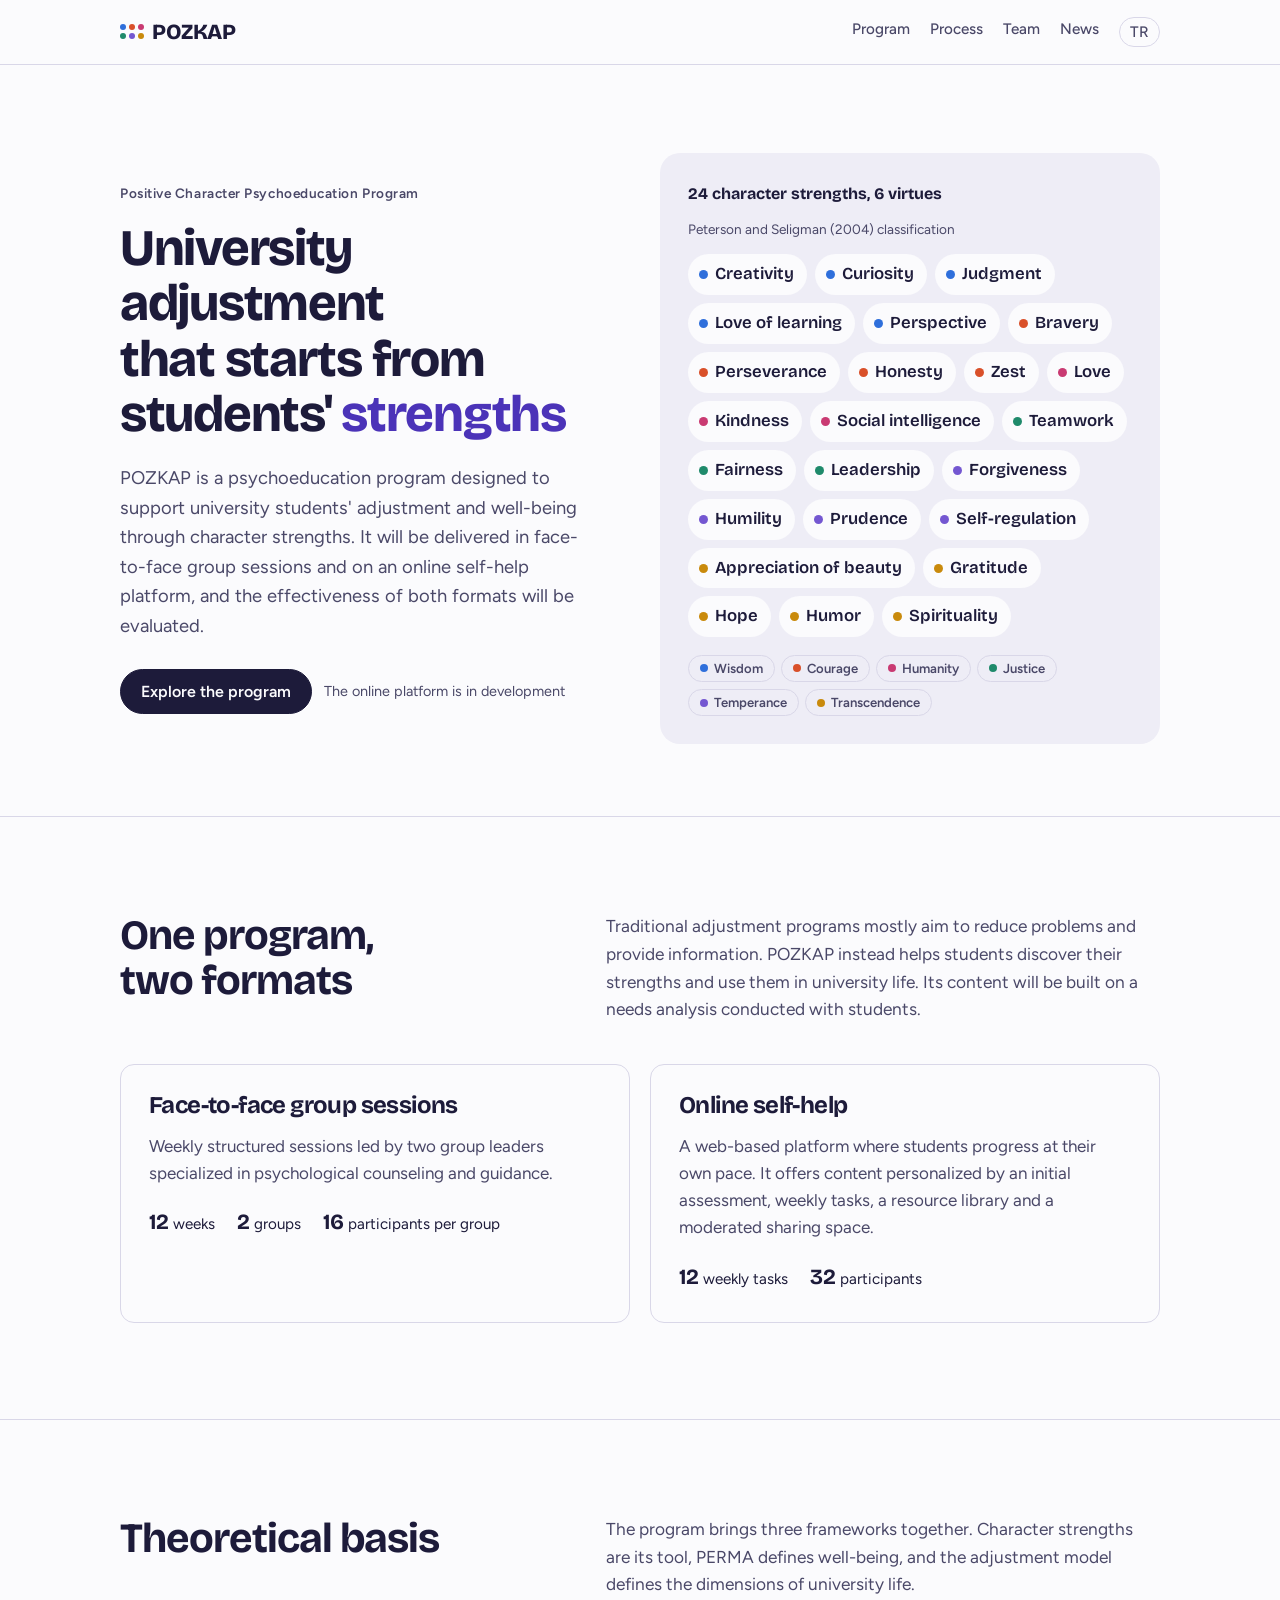
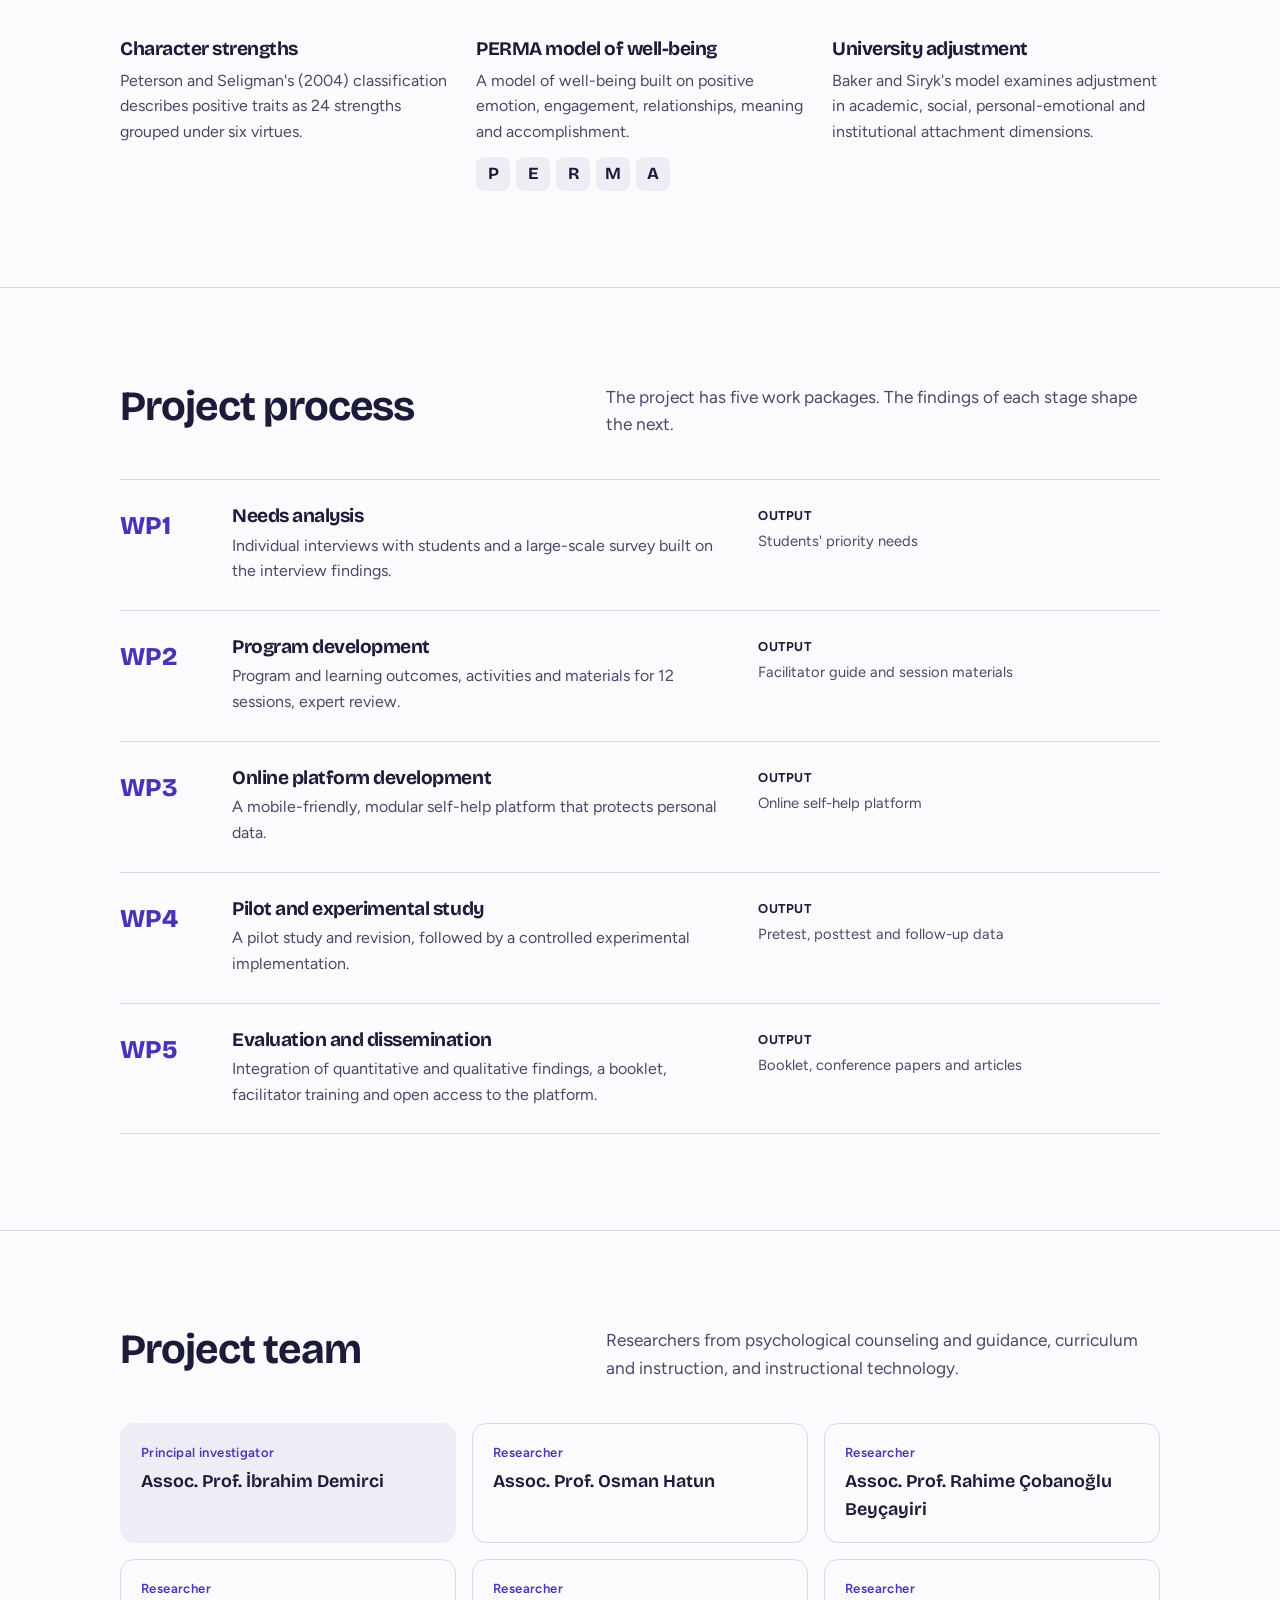
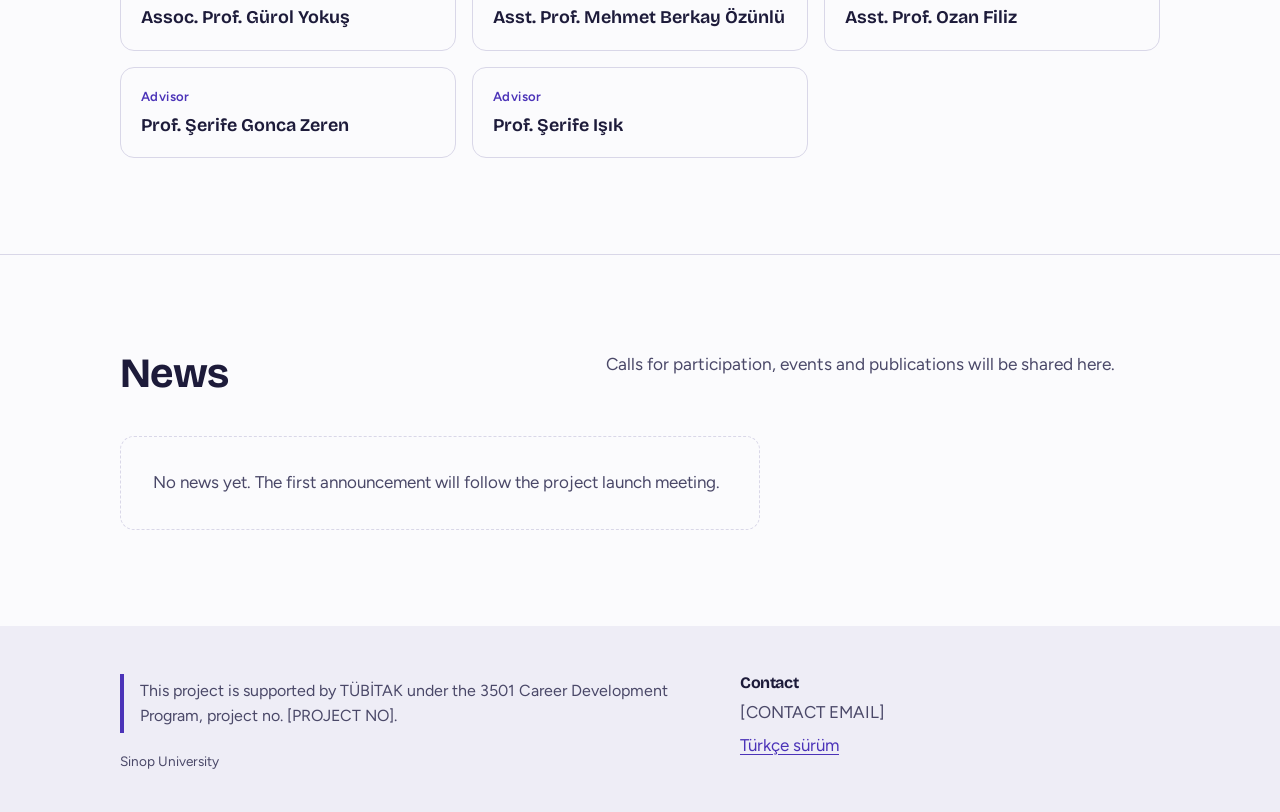
==== en/index.html @ 6af46ec8 "POZKAP tanıtım sitesi: ilk sürüm (TR ve EN) Co-Authored-By: Claude Opus 5.5 <noreply@anthropic.com>" ====
<!doctype html>
<html lang="en">
<head>
<meta charset="utf-8">
<meta name="viewport" content="width=device-width, initial-scale=1">
<title>POZKAP | Positive Character Psychoeducation Program</title>
<meta name="description" content="A psychoeducation program that supports university students' adjustment and well-being through character strengths, delivered face to face and online. Sinop University, TÜBİTAK 3501 project.">
<link rel="alternate" hreflang="tr" href="../">
<link rel="preconnect" href="https://fonts.googleapis.com">
<link rel="preconnect" href="https://fonts.gstatic.com" crossorigin>
<link href="https://fonts.googleapis.com/css2?family=Bricolage+Grotesque:opsz,wght@12..96,500..800&family=Figtree:wght@400;500;600&display=swap" rel="stylesheet">
<link rel="stylesheet" href="../style.css">
<link rel="icon" href="../favicon.svg" type="image/svg+xml">
</head>
<body>
<a class="skip" href="#content">Skip to content</a>

<header class="top">
  <div class="wrap">
    <a class="brand" href="./" aria-label="POZKAP home">
      <span class="brand-dots" aria-hidden="true">
        <i style="background:var(--v-bilgelik)"></i><i style="background:var(--v-cesaret)"></i><i style="background:var(--v-insanlik)"></i>
        <i style="background:var(--v-adalet)"></i><i style="background:var(--v-olculuk)"></i><i style="background:var(--v-askinlik)"></i>
      </span>
      POZKAP
    </a>
    <nav aria-label="Main menu">
      <a href="#program">Program</a>
      <a href="#process" class="hide-sm">Process</a>
      <a href="#team">Team</a>
      <a href="#news" class="hide-sm">News</a>
      <a class="lang" href="../" lang="tr" hreflang="tr">TR</a>
    </nav>
  </div>
</header>

<main id="content">
  <section class="hero">
    <div class="wrap">
      <div>
        <p class="eyebrow">Positive Character Psychoeducation Program</p>
        <h1>University adjustment that starts from students' <em>strengths</em></h1>
        <p class="lead">POZKAP is a psychoeducation program designed to support university students' adjustment and well-being through character strengths. It will be delivered in face-to-face group sessions and on an online self-help platform, and the effectiveness of both formats will be evaluated.</p>
        <div class="cta-row">
          <a class="btn primary" href="#program">Explore the program</a>
          <span class="status">The online platform is in development</span>
        </div>
      </div>

      <figure class="strengths" aria-labelledby="s-title">
        <div class="strengths-head">
          <strong id="s-title">24 character strengths, 6 virtues</strong>
          <p>Peterson and Seligman (2004) classification</p>
        </div>
        <ul class="field" id="field">
          <li class="bilgelik">Creativity</li><li class="bilgelik">Curiosity</li><li class="bilgelik">Judgment</li><li class="bilgelik">Love of learning</li><li class="bilgelik">Perspective</li>
          <li class="cesaret">Bravery</li><li class="cesaret">Perseverance</li><li class="cesaret">Honesty</li><li class="cesaret">Zest</li>
          <li class="insanlik">Love</li><li class="insanlik">Kindness</li><li class="insanlik">Social intelligence</li>
          <li class="adalet">Teamwork</li><li class="adalet">Fairness</li><li class="adalet">Leadership</li>
          <li class="olculuk">Forgiveness</li><li class="olculuk">Humility</li><li class="olculuk">Prudence</li><li class="olculuk">Self-regulation</li>
          <li class="askinlik">Appreciation of beauty</li><li class="askinlik">Gratitude</li><li class="askinlik">Hope</li><li class="askinlik">Humor</li><li class="askinlik">Spirituality</li>
        </ul>
        <ul class="virtues" aria-label="Highlight by virtue">
          <li><button type="button" class="bilgelik" data-v="bilgelik" aria-pressed="false">Wisdom</button></li>
          <li><button type="button" class="cesaret" data-v="cesaret" aria-pressed="false">Courage</button></li>
          <li><button type="button" class="insanlik" data-v="insanlik" aria-pressed="false">Humanity</button></li>
          <li><button type="button" class="adalet" data-v="adalet" aria-pressed="false">Justice</button></li>
          <li><button type="button" class="olculuk" data-v="olculuk" aria-pressed="false">Temperance</button></li>
          <li><button type="button" class="askinlik" data-v="askinlik" aria-pressed="false">Transcendence</button></li>
        </ul>
      </figure>
    </div>
  </section>

  <section class="section" id="program">
    <div class="wrap">
      <div class="section-head">
        <h2>One program, two formats</h2>
        <p>Traditional adjustment programs mostly aim to reduce problems and provide information. POZKAP instead helps students discover their strengths and use them in university life. Its content will be built on a needs analysis conducted with students.</p>
      </div>
      <div class="formats">
        <article class="format">
          <h3>Face-to-face group sessions</h3>
          <p>Weekly structured sessions led by two group leaders specialized in psychological counseling and guidance.</p>
          <ul class="facts">
            <li><b>12</b>weeks</li>
            <li><b>2</b>groups</li>
            <li><b>16</b>participants per group</li>
          </ul>
        </article>
        <article class="format">
          <h3>Online self-help</h3>
          <p>A web-based platform where students progress at their own pace. It offers content personalized by an initial assessment, weekly tasks, a resource library and a moderated sharing space.</p>
          <ul class="facts">
            <li><b>12</b>weekly tasks</li>
            <li><b>32</b>participants</li>
          </ul>
        </article>
      </div>
    </div>
  </section>

  <section class="section" id="basis">
    <div class="wrap">
      <div class="section-head">
        <h2>Theoretical basis</h2>
        <p>The program brings three frameworks together. Character strengths are its tool, PERMA defines well-being, and the adjustment model defines the dimensions of university life.</p>
      </div>
      <div class="basis">
        <div>
          <h3>Character strengths</h3>
          <p>Peterson and Seligman's (2004) classification describes positive traits as 24 strengths grouped under six virtues.</p>
        </div>
        <div>
          <h3>PERMA model of well-being</h3>
          <p>A model of well-being built on positive emotion, engagement, relationships, meaning and accomplishment.</p>
          <div class="perma" aria-hidden="true"><span>P</span><span>E</span><span>R</span><span>M</span><span>A</span></div>
        </div>
        <div>
          <h3>University adjustment</h3>
          <p>Baker and Siryk's model examines adjustment in academic, social, personal-emotional and institutional attachment dimensions.</p>
        </div>
      </div>
    </div>
  </section>

  <section class="section" id="process">
    <div class="wrap">
      <div class="section-head">
        <h2>Project process</h2>
        <p>The project has five work packages. The findings of each stage shape the next.</p>
      </div>
      <ol class="steps">
        <li>
          <div><h3>Needs analysis</h3><p>Individual interviews with students and a large-scale survey built on the interview findings.</p></div>
          <p class="out"><b>OUTPUT</b>Students' priority needs</p>
        </li>
        <li>
          <div><h3>Program development</h3><p>Program and learning outcomes, activities and materials for 12 sessions, expert review.</p></div>
          <p class="out"><b>OUTPUT</b>Facilitator guide and session materials</p>
        </li>
        <li>
          <div><h3>Online platform development</h3><p>A mobile-friendly, modular self-help platform that protects personal data.</p></div>
          <p class="out"><b>OUTPUT</b>Online self-help platform</p>
        </li>
        <li>
          <div><h3>Pilot and experimental study</h3><p>A pilot study and revision, followed by a controlled experimental implementation.</p></div>
          <p class="out"><b>OUTPUT</b>Pretest, posttest and follow-up data</p>
        </li>
        <li>
          <div><h3>Evaluation and dissemination</h3><p>Integration of quantitative and qualitative findings, a booklet, facilitator training and open access to the platform.</p></div>
          <p class="out"><b>OUTPUT</b>Booklet, conference papers and articles</p>
        </li>
      </ol>
    </div>
  </section>

  <section class="section" id="team">
    <div class="wrap">
      <div class="section-head">
        <h2>Project team</h2>
        <p>Researchers from psychological counseling and guidance, curriculum and instruction, and instructional technology.</p>
      </div>
      <ul class="team">
        <li class="lead-card"><div class="role">Principal investigator</div><div class="name">Assoc. Prof. İbrahim Demirci</div></li>
        <li><div class="role">Researcher</div><div class="name">Assoc. Prof. Osman Hatun</div></li>
        <li><div class="role">Researcher</div><div class="name">Assoc. Prof. Rahime Çobanoğlu Beyçayiri</div></li>
        <li><div class="role">Researcher</div><div class="name">Assoc. Prof. Gürol Yokuş</div></li>
        <li><div class="role">Researcher</div><div class="name">Asst. Prof. Mehmet Berkay Özünlü</div></li>
        <li><div class="role">Researcher</div><div class="name">Asst. Prof. Ozan Filiz</div></li>
        <li><div class="role">Advisor</div><div class="name">Prof. Şerife Gonca Zeren</div></li>
        <li><div class="role">Advisor</div><div class="name">Prof. Şerife Işık</div></li>
      </ul>
    </div>
  </section>

  <section class="section" id="news">
    <div class="wrap">
      <div class="section-head">
        <h2>News</h2>
        <p>Calls for participation, events and publications will be shared here.</p>
      </div>
      <div class="empty"><p>No news yet. The first announcement will follow the project launch meeting.</p></div>
    </div>
  </section>
</main>

<footer class="foot">
  <div class="wrap">
    <div>
      <p class="support">This project is supported by TÜBİTAK under the 3501 Career Development Program, project no. [PROJECT NO].</p>
      <small>Sinop University</small>
    </div>
    <div>
      <h3>Contact</h3>
      <p>[CONTACT EMAIL]</p>
      <p><a href="../" lang="tr" hreflang="tr">Türkçe sürüm</a></p>
    </div>
  </div>
</footer>

<script src="../site.js" defer></script>
</body>
</html>
---- style.css ----
/* POZKAP proje sitesi
   Renkler: altı erdem (Peterson ve Seligman, 2004) birer renk alır.
   Karakter güçleri alanında her güç kendi erdeminin rengini taşır. */

:root {
  --ink: #1d1b3a;
  --ink-soft: #4a4868;
  --paper: #fbfbfd;
  --panel: #eeedf6;
  --line: #d9d7e8;
  --accent: #4b33b8;

  --v-bilgelik: #2f6fdb;
  --v-cesaret: #d9502a;
  --v-insanlik: #c93a72;
  --v-adalet: #1f8a6b;
  --v-olculuk: #7457d1;
  --v-askinlik: #c98a0c;

  --display: "Bricolage Grotesque", system-ui, sans-serif;
  --body: "Figtree", system-ui, sans-serif;

  --wrap: 1120px;
  --gutter: clamp(16px, 4vw, 40px);
  --radius: 14px;
}

@media (prefers-color-scheme: dark) {
  :root:not([data-theme="light"]) {
    --ink: #ecebf7;
    --ink-soft: #b6b4cf;
    --paper: #14132a;
    --panel: #1e1d3a;
    --line: #34325a;
    --accent: #a897ff;
    --v-bilgelik: #6fa0ff;
    --v-cesaret: #ff8a63;
    --v-insanlik: #ff7aab;
    --v-adalet: #4cc9a2;
    --v-olculuk: #a990ff;
    --v-askinlik: #f2bb45;
  }
}

* { box-sizing: border-box; }
html { scroll-behavior: smooth; }
@media (prefers-reduced-motion: reduce) { html { scroll-behavior: auto; } }

body {
  margin: 0;
  background: var(--paper);
  color: var(--ink);
  font-family: var(--body);
  font-size: 1.0625rem;
  line-height: 1.6;
  -webkit-font-smoothing: antialiased;
}

a { color: var(--accent); text-underline-offset: 3px; }
a:focus-visible, button:focus-visible, [tabindex]:focus-visible {
  outline: 3px solid var(--accent);
  outline-offset: 3px;
  border-radius: 6px;
}

.wrap { max-width: var(--wrap); margin: 0 auto; padding: 0 var(--gutter); }

.skip {
  position: absolute; left: -9999px; top: 8px;
  background: var(--ink); color: var(--paper); padding: 8px 14px; border-radius: 8px;
}
.skip:focus { left: 8px; z-index: 10; }

/* Üst bar */
.top {
  position: sticky; top: 0; z-index: 5;
  background: color-mix(in srgb, var(--paper) 88%, transparent);
  backdrop-filter: blur(10px);
  border-bottom: 1px solid var(--line);
}
.top .wrap { display: flex; align-items: center; gap: 24px; min-height: 64px; }
.brand {
  font-family: var(--display); font-weight: 800; font-size: 1.35rem;
  letter-spacing: -0.02em; color: var(--ink); text-decoration: none;
  display: flex; align-items: center; gap: 8px;
}
.brand-dots { display: inline-grid; grid-template-columns: repeat(3, 6px); gap: 3px; }
.brand-dots i { width: 6px; height: 6px; border-radius: 50%; display: block; }
.top nav { margin-left: auto; display: flex; gap: 20px; flex-wrap: wrap; }
.top nav a { color: var(--ink-soft); text-decoration: none; font-size: 0.95rem; font-weight: 500; }
.top nav a:hover { color: var(--ink); }
.lang {
  border: 1px solid var(--line); border-radius: 999px; padding: 2px 10px;
  font-size: 0.85rem; font-weight: 600; color: var(--ink); text-decoration: none;
}
@media (max-width: 760px) {
  .top nav .hide-sm { display: none; }
  .top .wrap { gap: 12px; }
  .top nav { gap: 14px; }
}

/* Giriş */
.hero { padding: clamp(40px, 7vw, 88px) 0 clamp(40px, 6vw, 72px); }
.hero .wrap {
  display: grid; grid-template-columns: minmax(0, 1fr) minmax(0, 1.05fr);
  gap: clamp(32px, 5vw, 64px); align-items: center;
}
@media (max-width: 900px) { .hero .wrap { grid-template-columns: 1fr; } }

.eyebrow {
  font-size: 0.85rem; font-weight: 600; letter-spacing: 0.04em;
  color: var(--ink-soft); margin: 0 0 16px;
}
h1, h2, h3 { font-family: var(--display); letter-spacing: -0.025em; line-height: 1.08; margin: 0; }
h1 { font-size: clamp(2.1rem, 4vw, 3.4rem); font-weight: 750; text-wrap: balance; }
h2 { text-wrap: balance; }
h1 em { font-style: normal; color: var(--accent); }
.lead { font-size: 1.15rem; color: var(--ink-soft); margin: 22px 0 28px; max-width: 34em; }

.cta-row { display: flex; gap: 12px; flex-wrap: wrap; align-items: center; }
.btn {
  display: inline-flex; align-items: center; gap: 8px;
  font: 600 1rem var(--body); padding: 12px 20px; border-radius: 999px;
  text-decoration: none; border: 1.5px solid var(--ink); color: var(--ink); background: transparent;
}
.btn.primary { background: var(--ink); color: var(--paper); }
.btn.primary:hover { background: var(--accent); border-color: var(--accent); }
.btn.ghost:hover { border-color: var(--accent); color: var(--accent); }
.status { font-size: 0.9rem; color: var(--ink-soft); }

/* İmza: 24 karakter gücü alanı */
.strengths {
  background: var(--panel); border-radius: calc(var(--radius) + 6px);
  padding: clamp(18px, 3vw, 28px);
  margin: 0;
}
@media (max-width: 520px) {
  .field { gap: 6px; }
  .field li { font-size: 0.86rem; padding: 4px 10px 4px 8px; }
}
.strengths-head {
  display: flex; justify-content: space-between; align-items: baseline; gap: 12px;
  margin-bottom: 14px; flex-wrap: wrap;
}
.strengths-head p { margin: 0; font-size: 0.85rem; color: var(--ink-soft); }
.strengths-head strong { font-family: var(--display); font-size: 1rem; color: var(--ink); }

.field { display: flex; flex-wrap: wrap; gap: 8px; list-style: none; padding: 0; margin: 0; }
.field li {
  --c: var(--ink);
  font-family: var(--display); font-weight: 600;
  font-size: clamp(0.92rem, 1.5vw, 1.05rem);
  padding: 6px 12px 6px 10px; border-radius: 999px;
  background: var(--paper); border: 1.5px solid transparent;
  display: inline-flex; align-items: center; gap: 7px;
  transition: opacity .25s ease, border-color .25s ease, transform .25s ease;
}
.field li::before {
  content: ""; width: 9px; height: 9px; border-radius: 50%; background: var(--c); flex: none;
}
.field[data-active] li { opacity: .28; }
.field[data-active] li.on { opacity: 1; border-color: var(--c); transform: translateY(-1px); }
@media (prefers-reduced-motion: reduce) { .field li { transition: none; } }

.virtues { display: flex; flex-wrap: wrap; gap: 6px; margin: 16px 0 0; padding: 0; list-style: none; }
.virtues button {
  --c: var(--ink);
  font: 600 0.82rem var(--body); color: var(--ink-soft);
  background: transparent; border: 1px solid var(--line); border-radius: 999px;
  padding: 5px 11px; cursor: pointer; display: inline-flex; align-items: center; gap: 6px;
}
.virtues button::before { content: ""; width: 8px; height: 8px; border-radius: 50%; background: var(--c); }
.virtues button[aria-pressed="true"] { color: var(--ink); border-color: var(--c); }

.bilgelik { --c: var(--v-bilgelik) !important; }
.cesaret { --c: var(--v-cesaret) !important; }
.insanlik { --c: var(--v-insanlik) !important; }
.adalet { --c: var(--v-adalet) !important; }
.olculuk { --c: var(--v-olculuk) !important; }
.askinlik { --c: var(--v-askinlik) !important; }

/* Bölümler */
.section { padding: clamp(56px, 8vw, 96px) 0; border-top: 1px solid var(--line); }
.section-head { display: grid; grid-template-columns: minmax(0, 0.9fr) minmax(0, 1.1fr); gap: 32px; margin-bottom: 40px; }
@media (max-width: 820px) { .section-head { grid-template-columns: 1fr; gap: 14px; } }
h2 { font-size: clamp(1.8rem, 3.4vw, 2.6rem); font-weight: 700; }
.section-head p { margin: 0; color: var(--ink-soft); font-size: 1.08rem; }

/* İki biçim */
.formats { display: grid; grid-template-columns: repeat(2, minmax(0, 1fr)); gap: 20px; }
@media (max-width: 720px) { .formats { grid-template-columns: 1fr; } }
.format {
  border: 1.5px solid var(--line); border-radius: var(--radius); padding: 28px;
  display: flex; flex-direction: column; gap: 14px;
}
.format h3 { font-size: 1.5rem; }
.format p { margin: 0; color: var(--ink-soft); }
.facts { display: flex; flex-wrap: wrap; gap: 8px 22px; margin: 4px 0 0; padding: 0; list-style: none; }
.facts li { font-size: 0.95rem; }
.facts b { font-family: var(--display); font-size: 1.35rem; margin-right: 4px; }

/* Kuramsal temel */
.basis { display: grid; grid-template-columns: repeat(3, minmax(0, 1fr)); gap: 28px; }
@media (max-width: 820px) { .basis { grid-template-columns: 1fr; } }
.basis h3 { font-size: 1.2rem; margin-bottom: 8px; }
.basis p { margin: 0; color: var(--ink-soft); font-size: 1rem; }
.perma { display: flex; gap: 6px; margin-top: 12px; }
.perma span {
  font-family: var(--display); font-weight: 700; width: 34px; height: 34px;
  border-radius: 8px; display: grid; place-items: center;
  background: var(--panel); color: var(--ink);
}

/* Süreç: iş paketleri sıralıdır, numara gerçek sırayı gösterir */
.steps { list-style: none; margin: 0; padding: 0; counter-reset: wp; }
.steps li {
  counter-increment: wp;
  display: grid; grid-template-columns: 88px minmax(0, 1fr) minmax(0, 0.8fr);
  gap: 24px; padding: 26px 0; border-top: 1px solid var(--line); align-items: start;
}
.steps li:last-child { border-bottom: 1px solid var(--line); }
.steps li::before {
  content: "İP" counter(wp);
  font-family: var(--display); font-weight: 800; font-size: 1.6rem; color: var(--accent);
}
:lang(en) .steps li::before { content: "WP" counter(wp); }
.steps h3 { font-size: 1.2rem; margin-bottom: 6px; }
.steps p { margin: 0; color: var(--ink-soft); font-size: 1rem; }
.steps .out { font-size: 0.92rem; color: var(--ink-soft); }
.steps .out b { display: block; color: var(--ink); font-size: 0.8rem; letter-spacing: .04em; margin-bottom: 4px; }
@media (max-width: 820px) {
  .steps li { grid-template-columns: 56px minmax(0, 1fr); }
  .steps li::before { font-size: 1.25rem; }
  .steps .out { grid-column: 2; }
}

/* Ekip */
.team { display: grid; grid-template-columns: repeat(3, minmax(0, 1fr)); gap: 16px; list-style: none; padding: 0; margin: 0; }
@media (max-width: 900px) { .team { grid-template-columns: repeat(2, minmax(0, 1fr)); } }
@media (max-width: 520px) { .team { grid-template-columns: 1fr; } }
.team li { border: 1.5px solid var(--line); border-radius: var(--radius); padding: 18px 20px; }
.team .role { font-size: 0.82rem; font-weight: 600; color: var(--accent); letter-spacing: .03em; }
.team .name { font-family: var(--display); font-weight: 650; font-size: 1.12rem; margin-top: 4px; }
.team li.lead-card { background: var(--panel); border-color: transparent; }

/* Duyurular */
.empty {
  border: 1.5px dashed var(--line); border-radius: var(--radius);
  padding: 32px; color: var(--ink-soft); max-width: 640px;
}
.empty p { margin: 0; }

/* Alt bilgi */
.foot { background: var(--panel); padding: 48px 0 40px; margin-top: 0; }
.foot .wrap { display: grid; grid-template-columns: minmax(0, 1.4fr) minmax(0, 1fr); gap: 32px; }
@media (max-width: 760px) { .foot .wrap { grid-template-columns: 1fr; } }
.support {
  font-size: 1rem; border-left: 4px solid var(--accent); padding: 4px 0 4px 16px; margin: 0;
}
.foot small { color: var(--ink-soft); display: block; margin-top: 18px; font-size: 0.85rem; }
.foot h3 { font-size: 1rem; margin-bottom: 8px; }
.foot p { margin: 0 0 6px; color: var(--ink-soft); }
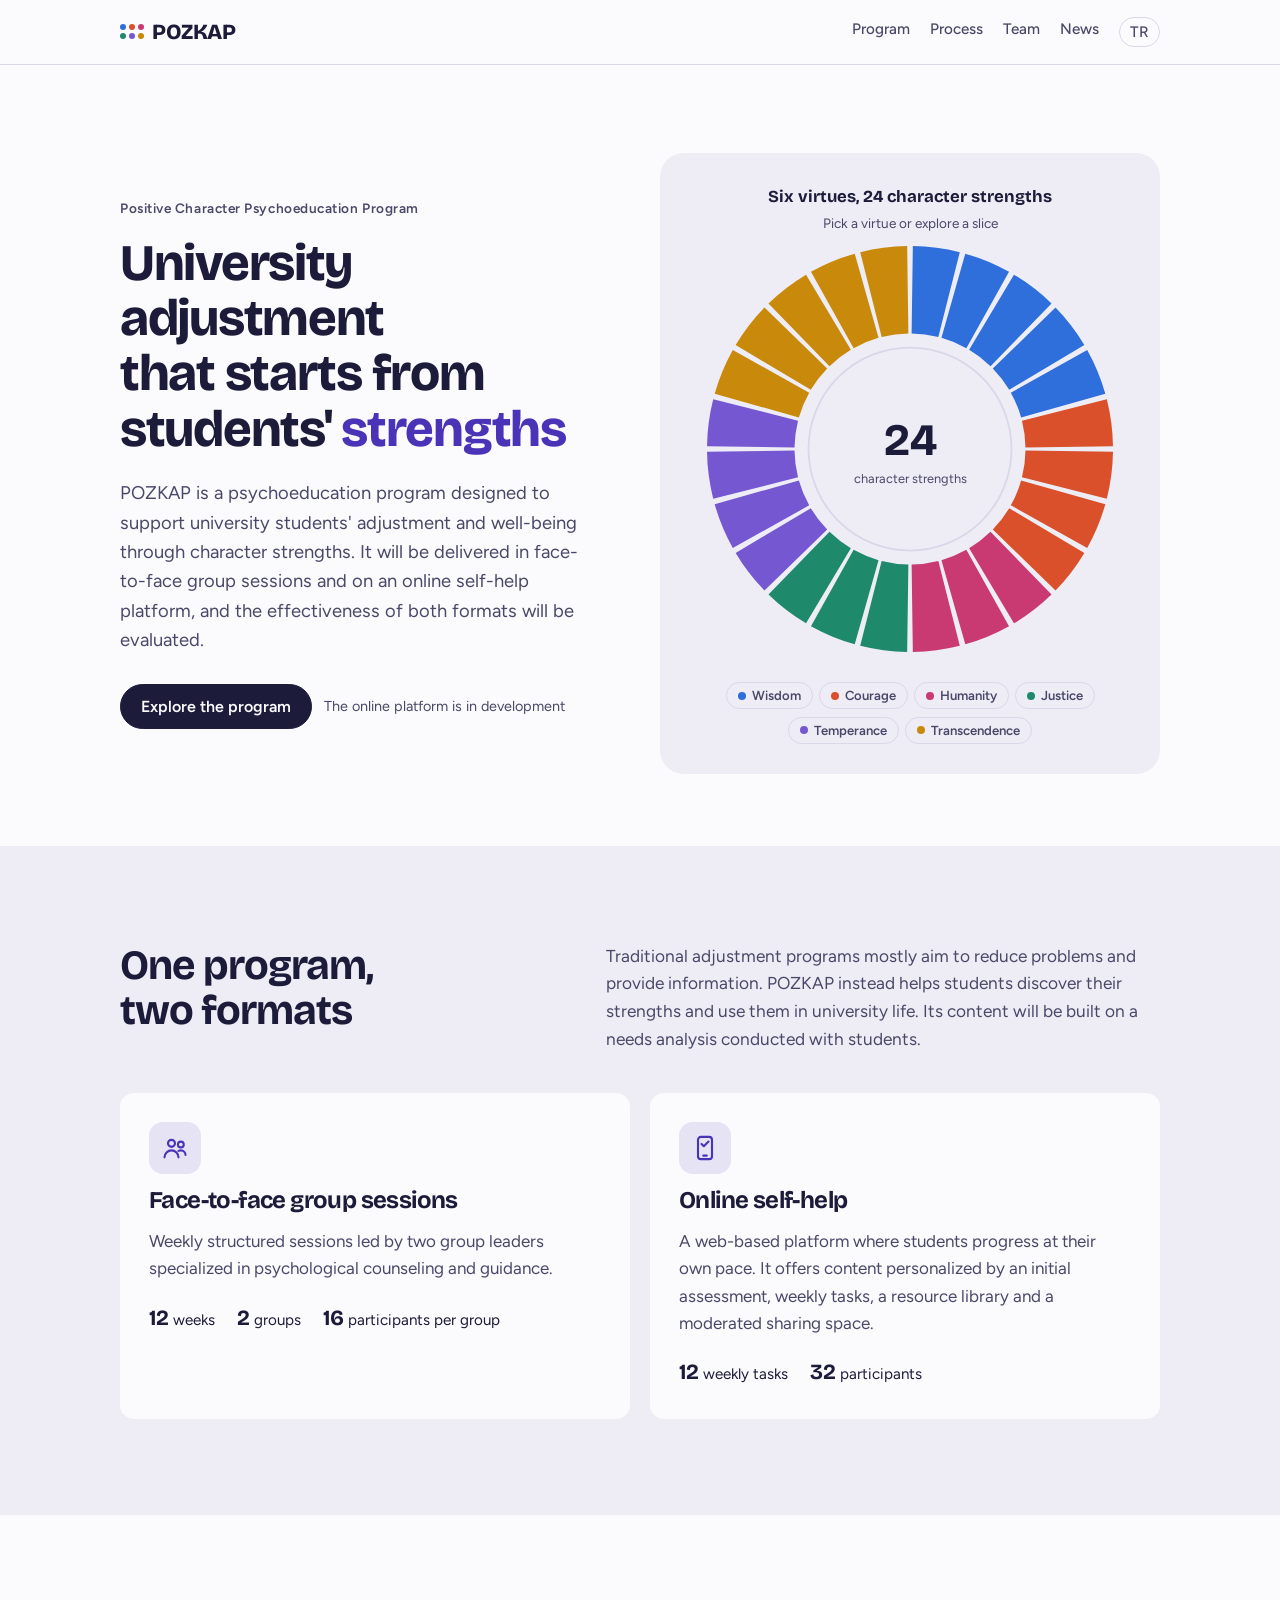
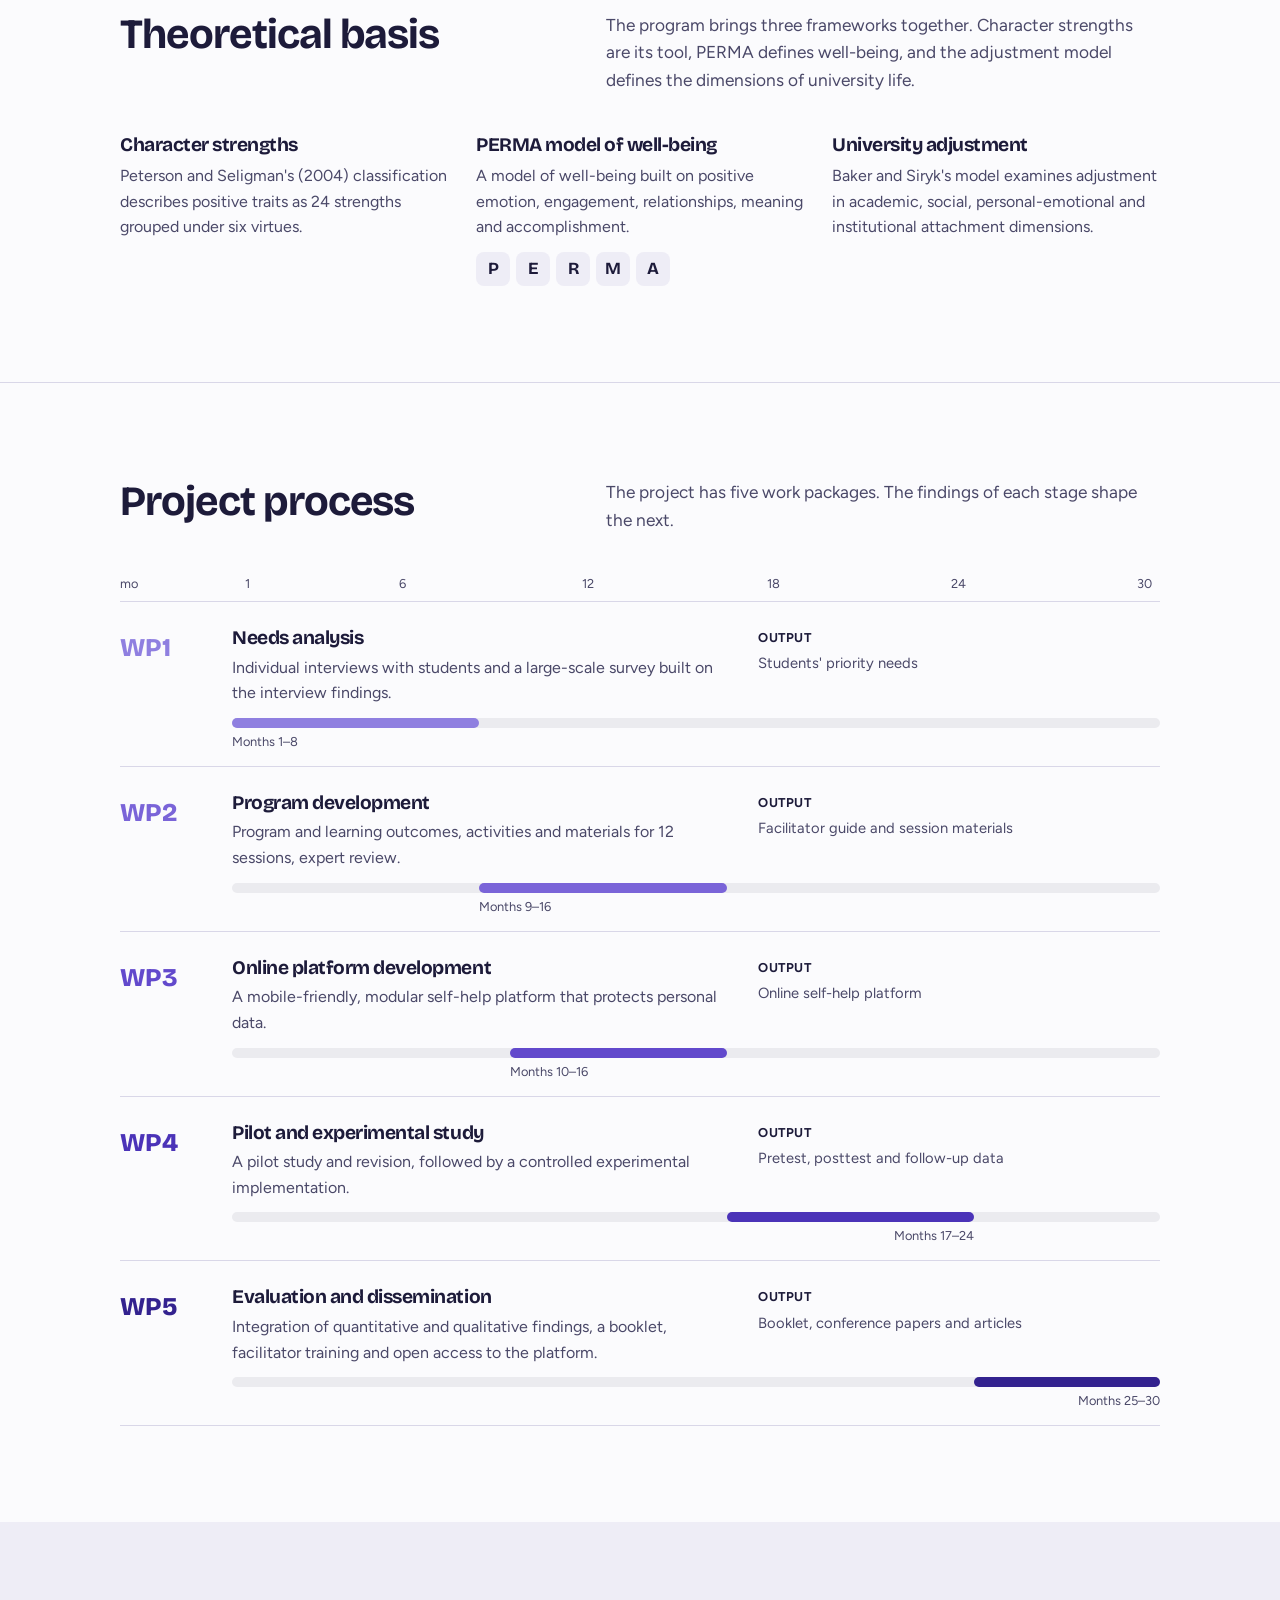
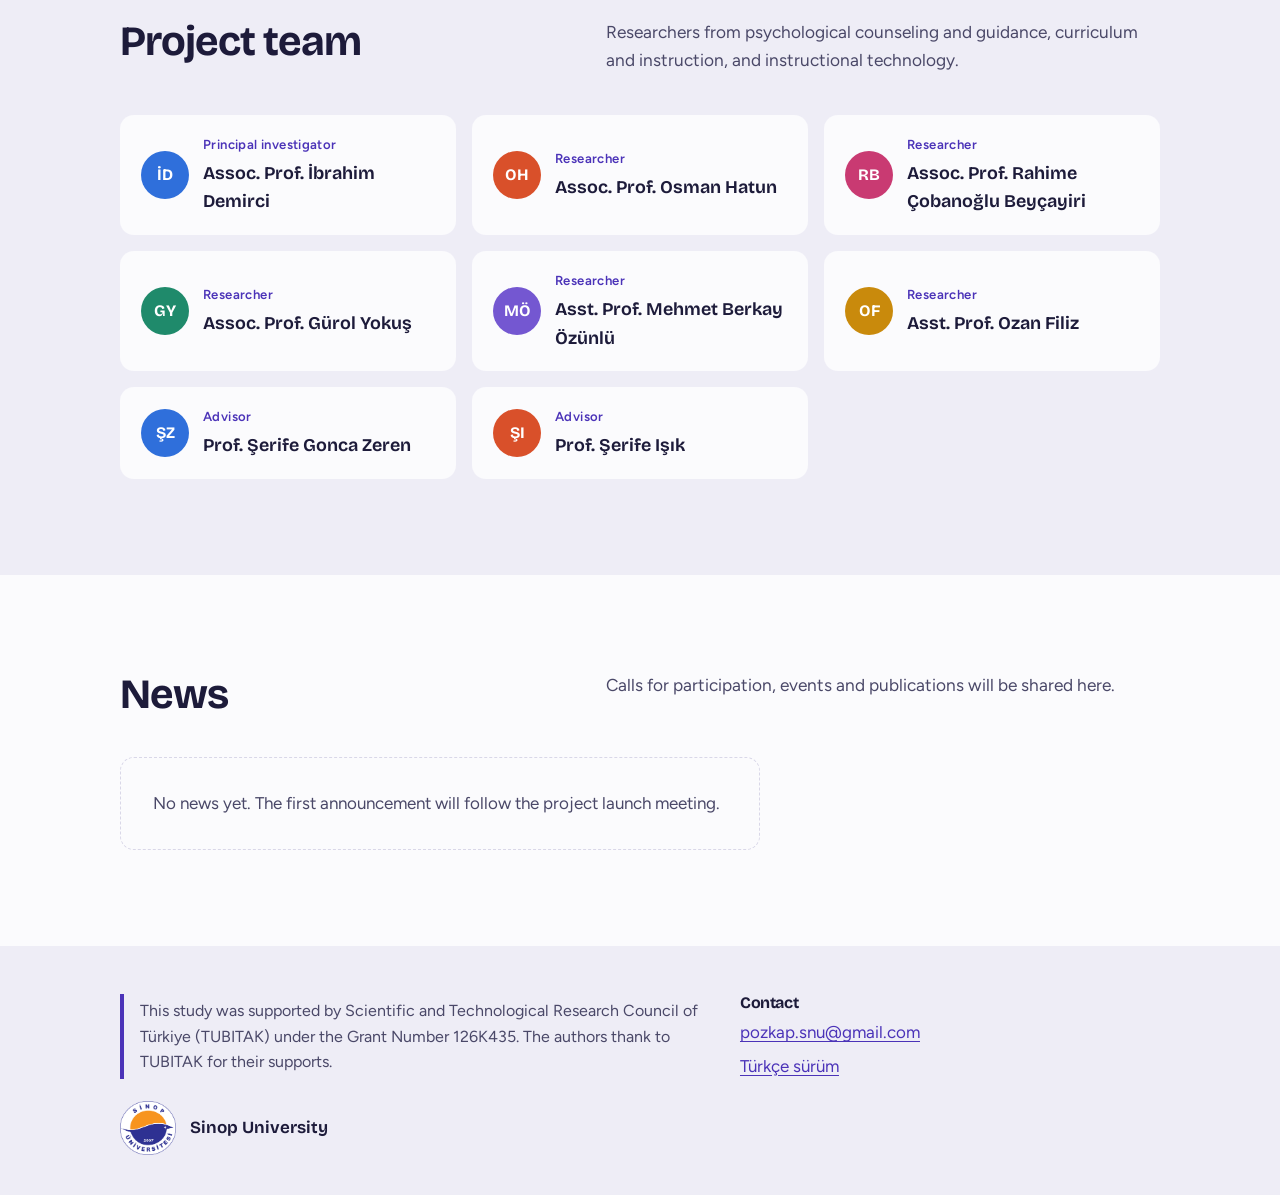
==== commit c2567996: "Görsel iyileştirmeler: güç çarkı, zaman çizelgesi, avatarlar, logo, paylaşım görseli Sözleşmedeki de" ====
--- a/en/index.html
+++ b/en/index.html
@@ -2,14 +2,23 @@
 <html lang="en">
 <head>
 <meta charset="utf-8">
+<script>document.documentElement.classList.add("js")</script>
 <meta name="viewport" content="width=device-width, initial-scale=1">
 <title>POZKAP | Positive Character Psychoeducation Program</title>
 <meta name="description" content="A psychoeducation program that supports university students' adjustment and well-being through character strengths, delivered face to face and online. Sinop University, TÜBİTAK 3501 project.">
+<meta property="og:description" content="A psychoeducation program that supports university students' adjustment and well-being through character strengths, delivered face to face and online. Sinop University, TÜBİTAK 3501 project.">
 <link rel="alternate" hreflang="tr" href="../">
 <link rel="preconnect" href="https://fonts.googleapis.com">
 <link rel="preconnect" href="https://fonts.gstatic.com" crossorigin>
 <link href="https://fonts.googleapis.com/css2?family=Bricolage+Grotesque:opsz,wght@12..96,500..800&family=Figtree:wght@400;500;600&display=swap" rel="stylesheet">
 <link rel="stylesheet" href="../style.css">
+<meta name="theme-color" content="#fbfbfd" media="(prefers-color-scheme: light)">
+<meta name="theme-color" content="#14132a" media="(prefers-color-scheme: dark)">
+<meta property="og:type" content="website">
+<meta property="og:title" content="POZKAP | Positive Character Psychoeducation Program">
+<meta property="og:url" content="https://pozkap.github.io/en/">
+<meta property="og:image" content="https://pozkap.github.io/assets/og.png">
+<meta name="twitter:card" content="summary_large_image">
 <link rel="icon" href="../favicon.svg" type="image/svg+xml">
 </head>
 <body>
@@ -49,9 +58,10 @@
 
       <figure class="strengths" aria-labelledby="s-title">
         <div class="strengths-head">
-          <strong id="s-title">24 character strengths, 6 virtues</strong>
-          <p>Peterson and Seligman (2004) classification</p>
-        </div>
+          <strong id="s-title">Six virtues, 24 character strengths</strong>
+          <p>Pick a virtue or explore a slice</p>
+        </div>
+        <div class="wheel-wrap"><div class="wheel-center" aria-live="polite"><b class="big">24</b><span>character strengths</span></div></div>
         <ul class="field" id="field">
           <li class="bilgelik">Creativity</li><li class="bilgelik">Curiosity</li><li class="bilgelik">Judgment</li><li class="bilgelik">Love of learning</li><li class="bilgelik">Perspective</li>
           <li class="cesaret">Bravery</li><li class="cesaret">Perseverance</li><li class="cesaret">Honesty</li><li class="cesaret">Zest</li>
@@ -72,14 +82,15 @@
     </div>
   </section>
 
-  <section class="section" id="program">
-    <div class="wrap">
-      <div class="section-head">
+  <section class="section tint" id="program">
+    <div class="wrap">
+      <div class="section-head reveal">
         <h2>One program, two formats</h2>
         <p>Traditional adjustment programs mostly aim to reduce problems and provide information. POZKAP instead helps students discover their strengths and use them in university life. Its content will be built on a needs analysis conducted with students.</p>
       </div>
-      <div class="formats">
+      <div class="formats reveal">
         <article class="format">
+          <div class="format-icon" aria-hidden="true"><svg viewBox="0 0 24 24" fill="none" stroke="currentColor" stroke-width="1.8" stroke-linecap="round" stroke-linejoin="round"><circle cx="9" cy="8" r="3"/><circle cx="17" cy="9" r="2.5"/><path d="M3 20c0-3.3 2.7-6 6-6s6 2.7 6 6"/><path d="M15 14.5c.6-.3 1.3-.5 2-.5 2.2 0 4 1.8 4 4"/></svg></div>
           <h3>Face-to-face group sessions</h3>
           <p>Weekly structured sessions led by two group leaders specialized in psychological counseling and guidance.</p>
           <ul class="facts">
@@ -89,6 +100,7 @@
           </ul>
         </article>
         <article class="format">
+          <div class="format-icon" aria-hidden="true"><svg viewBox="0 0 24 24" fill="none" stroke="currentColor" stroke-width="1.8" stroke-linecap="round" stroke-linejoin="round"><rect x="6" y="2.5" width="12" height="19" rx="2.5"/><path d="M10.5 18.5h3"/><path d="M9 8.5l2 2 4-4"/></svg></div>
           <h3>Online self-help</h3>
           <p>A web-based platform where students progress at their own pace. It offers content personalized by an initial assessment, weekly tasks, a resource library and a moderated sharing space.</p>
           <ul class="facts">
@@ -102,11 +114,11 @@
 
   <section class="section" id="basis">
     <div class="wrap">
-      <div class="section-head">
+      <div class="section-head reveal">
         <h2>Theoretical basis</h2>
         <p>The program brings three frameworks together. Character strengths are its tool, PERMA defines well-being, and the adjustment model defines the dimensions of university life.</p>
       </div>
-      <div class="basis">
+      <div class="basis reveal">
         <div>
           <h3>Character strengths</h3>
           <p>Peterson and Seligman's (2004) classification describes positive traits as 24 strengths grouped under six virtues.</p>
@@ -126,57 +138,63 @@
 
   <section class="section" id="process">
     <div class="wrap">
-      <div class="section-head">
+      <div class="section-head reveal">
         <h2>Project process</h2>
         <p>The project has five work packages. The findings of each stage shape the next.</p>
       </div>
+      <div class="months" aria-hidden="true"><span>mo</span><div class="scale"><span style="left:1.67%">1</span><span style="left:18.33%">6</span><span style="left:38.33%">12</span><span style="left:58.33%">18</span><span style="left:78.33%">24</span><span style="left:98.33%">30</span></div></div>
       <ol class="steps">
-        <li>
+        <li class="reveal">
           <div><h3>Needs analysis</h3><p>Individual interviews with students and a large-scale survey built on the interview findings.</p></div>
           <p class="out"><b>OUTPUT</b>Students' priority needs</p>
-        </li>
-        <li>
+          <div class="bar" style="--s:1;--e:8"><i></i><em>Months 1–8</em></div>
+        </li>
+        <li class="reveal">
           <div><h3>Program development</h3><p>Program and learning outcomes, activities and materials for 12 sessions, expert review.</p></div>
           <p class="out"><b>OUTPUT</b>Facilitator guide and session materials</p>
-        </li>
-        <li>
+          <div class="bar" style="--s:9;--e:16"><i></i><em>Months 9–16</em></div>
+        </li>
+        <li class="reveal">
           <div><h3>Online platform development</h3><p>A mobile-friendly, modular self-help platform that protects personal data.</p></div>
           <p class="out"><b>OUTPUT</b>Online self-help platform</p>
-        </li>
-        <li>
+          <div class="bar" style="--s:10;--e:16"><i></i><em>Months 10–16</em></div>
+        </li>
+        <li class="reveal">
           <div><h3>Pilot and experimental study</h3><p>A pilot study and revision, followed by a controlled experimental implementation.</p></div>
           <p class="out"><b>OUTPUT</b>Pretest, posttest and follow-up data</p>
-        </li>
-        <li>
+          <div class="bar end" style="--s:17;--e:24"><i></i><em>Months 17–24</em></div>
+        </li>
+        <li class="reveal">
           <div><h3>Evaluation and dissemination</h3><p>Integration of quantitative and qualitative findings, a booklet, facilitator training and open access to the platform.</p></div>
           <p class="out"><b>OUTPUT</b>Booklet, conference papers and articles</p>
+          <div class="bar end" style="--s:25;--e:30"><i></i><em>Months 25–30</em></div>
         </li>
       </ol>
     </div>
   </section>
 
-  <section class="section" id="team">
-    <div class="wrap">
-      <div class="section-head">
+  <section class="section tint" id="team">
+    <div class="wrap">
+      <div class="section-head reveal">
         <h2>Project team</h2>
         <p>Researchers from psychological counseling and guidance, curriculum and instruction, and instructional technology.</p>
       </div>
-      <ul class="team">
-        <li class="lead-card"><div class="role">Principal investigator</div><div class="name">Assoc. Prof. İbrahim Demirci</div></li>
-        <li><div class="role">Researcher</div><div class="name">Assoc. Prof. Osman Hatun</div></li>
-        <li><div class="role">Researcher</div><div class="name">Assoc. Prof. Rahime Çobanoğlu Beyçayiri</div></li>
-        <li><div class="role">Researcher</div><div class="name">Assoc. Prof. Gürol Yokuş</div></li>
-        <li><div class="role">Researcher</div><div class="name">Asst. Prof. Mehmet Berkay Özünlü</div></li>
-        <li><div class="role">Researcher</div><div class="name">Asst. Prof. Ozan Filiz</div></li>
-        <li><div class="role">Advisor</div><div class="name">Prof. Şerife Gonca Zeren</div></li>
-        <li><div class="role">Advisor</div><div class="name">Prof. Şerife Işık</div></li>
+      <ul class="team reveal">
+        <li class="lead-card"><span class="avatar" aria-hidden="true">İD</span><div><div class="role">Principal investigator</div><div class="name">Assoc. Prof. İbrahim Demirci</div></div></li>
+        <li><span class="avatar" aria-hidden="true">OH</span><div><div class="role">Researcher</div><div class="name">Assoc. Prof. Osman Hatun</div></div></li>
+        <li><span class="avatar" aria-hidden="true">RB</span><div><div class="role">Researcher</div><div class="name">Assoc. Prof. Rahime Çobanoğlu Beyçayiri</div></div></li>
+        <li><span class="avatar" aria-hidden="true">GY</span><div><div class="role">Researcher</div><div class="name">Assoc. Prof. Gürol Yokuş</div></div></li>
+        <li><span class="avatar" aria-hidden="true">MÖ</span><div><div class="role">Researcher</div><div class="name">Asst. Prof. Mehmet Berkay Özünlü</div></div></li>
+        <li><span class="avatar" aria-hidden="true">OF</span><div><div class="role">Researcher</div><div class="name">Asst. Prof. Ozan Filiz</div></div></li>
+        <li><span class="avatar" aria-hidden="true">ŞZ</span><div><div class="role">Advisor</div><div class="name">Prof. Şerife Gonca Zeren</div></div></li>
+        <li><span class="avatar" aria-hidden="true">ŞI</span><div><div class="role">Advisor</div><div class="name">Prof. Şerife Işık</div></div></li>
       </ul>
     </div>
   </section>
 
   <section class="section" id="news">
     <div class="wrap">
-      <div class="section-head">
+      <div class="section-head reveal">
         <h2>News</h2>
         <p>Calls for participation, events and publications will be shared here.</p>
       </div>
@@ -188,12 +206,12 @@
 <footer class="foot">
   <div class="wrap">
     <div>
-      <p class="support">This project is supported by TÜBİTAK under the 3501 Career Development Program, project no. [PROJECT NO].</p>
-      <small>Sinop University</small>
+      <p class="support">This study was supported by Scientific and Technological Research Council of Türkiye (TUBITAK) under the Grant Number 126K435. The authors thank to TUBITAK for their supports.</p>
+      <div class="org"><img src="../assets/sinop-universitesi.png" alt="Sinop University logo" width="56" height="54"><span>Sinop University</span></div>
     </div>
     <div>
       <h3>Contact</h3>
-      <p>[CONTACT EMAIL]</p>
+      <p><a href="mailto:pozkap.snu@gmail.com">pozkap.snu@gmail.com</a></p>
       <p><a href="../" lang="tr" hreflang="tr">Türkçe sürüm</a></p>
     </div>
   </div>
--- a/style.css
+++ b/style.css
@@ -128,41 +128,48 @@
 .btn.ghost:hover { border-color: var(--accent); color: var(--accent); }
 .status { font-size: 0.9rem; color: var(--ink-soft); }
 
-/* İmza: 24 karakter gücü alanı */
+/* İmza: 24 karakter gücü çarkı. JS yoksa güçler etiket listesi olarak görünür. */
 .strengths {
-  background: var(--panel); border-radius: calc(var(--radius) + 6px);
-  padding: clamp(18px, 3vw, 28px);
-  margin: 0;
-}
-@media (max-width: 520px) {
-  .field { gap: 6px; }
-  .field li { font-size: 0.86rem; padding: 4px 10px 4px 8px; }
-}
-.strengths-head {
-  display: flex; justify-content: space-between; align-items: baseline; gap: 12px;
-  margin-bottom: 14px; flex-wrap: wrap;
-}
-.strengths-head p { margin: 0; font-size: 0.85rem; color: var(--ink-soft); }
-.strengths-head strong { font-family: var(--display); font-size: 1rem; color: var(--ink); }
-
-.field { display: flex; flex-wrap: wrap; gap: 8px; list-style: none; padding: 0; margin: 0; }
+  background: var(--panel); border-radius: calc(var(--radius) + 10px);
+  padding: clamp(18px, 3vw, 30px); margin: 0;
+  display: grid; justify-items: center; gap: 4px;
+}
+.strengths-head { text-align: center; }
+.strengths-head p { margin: 2px 0 0; font-size: 0.85rem; color: var(--ink-soft); }
+.strengths-head strong { font-family: var(--display); font-size: 1.05rem; color: var(--ink); }
+
+.wheel-wrap { position: relative; width: min(100%, 420px); aspect-ratio: 1; display: none; }
+.js .wheel-wrap { display: block; }
+.wheel { width: 100%; height: 100%; overflow: visible; }
+.wheel path { fill: var(--c); transition: opacity .3s ease, transform .3s ease; transform-origin: 0 0; cursor: pointer; }
+.wheel[data-active] path { opacity: .18; }
+.wheel[data-active] path.on { opacity: 1; }
+.wheel path.hot { transform: scale(1.045); opacity: 1 !important; }
+.wheel .ring { fill: none; stroke: var(--line); stroke-width: 1; }
+.js .wheel.intro path { opacity: 0; transform: scale(.85); }
+.wheel-center {
+  position: absolute; inset: 31%; border-radius: 50%;
+  display: grid; place-content: center; text-align: center; pointer-events: none; padding: 6px;
+}
+.wheel-center b { font-family: var(--display); font-size: clamp(1.05rem, 2.4vw, 1.4rem); line-height: 1.1; display: block; }
+.wheel-center span { font-size: 0.8rem; color: var(--ink-soft); display: block; margin-top: 4px; }
+.wheel-center b.big { font-size: clamp(2rem, 5vw, 2.8rem); }
+
+.field { display: flex; flex-wrap: wrap; gap: 8px; list-style: none; padding: 0; margin: 8px 0 0; }
 .field li {
   --c: var(--ink);
-  font-family: var(--display); font-weight: 600;
-  font-size: clamp(0.92rem, 1.5vw, 1.05rem);
-  padding: 6px 12px 6px 10px; border-radius: 999px;
-  background: var(--paper); border: 1.5px solid transparent;
+  font-family: var(--display); font-weight: 600; font-size: 0.95rem;
+  padding: 5px 12px 5px 10px; border-radius: 999px; background: var(--paper);
   display: inline-flex; align-items: center; gap: 7px;
-  transition: opacity .25s ease, border-color .25s ease, transform .25s ease;
-}
-.field li::before {
-  content: ""; width: 9px; height: 9px; border-radius: 50%; background: var(--c); flex: none;
-}
-.field[data-active] li { opacity: .28; }
-.field[data-active] li.on { opacity: 1; border-color: var(--c); transform: translateY(-1px); }
-@media (prefers-reduced-motion: reduce) { .field li { transition: none; } }
-
-.virtues { display: flex; flex-wrap: wrap; gap: 6px; margin: 16px 0 0; padding: 0; list-style: none; }
+}
+.field li::before { content: ""; width: 9px; height: 9px; border-radius: 50%; background: var(--c); flex: none; }
+.js .field { position: absolute; width: 1px; height: 1px; overflow: hidden; clip: rect(0 0 0 0); white-space: nowrap; }
+@media (prefers-reduced-motion: reduce) {
+  .wheel path { transition: none; }
+  .js .wheel.intro path { opacity: 1; transform: none; }
+}
+
+.virtues { display: flex; flex-wrap: wrap; justify-content: center; gap: 6px; margin: 10px 0 0; padding: 0; list-style: none; }
 .virtues button {
   --c: var(--ink);
   font: 600 0.82rem var(--body); color: var(--ink-soft);
@@ -260,3 +267,81 @@
 .foot small { color: var(--ink-soft); display: block; margin-top: 18px; font-size: 0.85rem; }
 .foot h3 { font-size: 1rem; margin-bottom: 8px; }
 .foot p { margin: 0 0 6px; color: var(--ink-soft); }
+
+/* ---- Görsel iyileştirmeler (2026-11-23) ---- */
+
+/* Bölüm ritmi: açık ve renkli zeminler sırayla gelir */
+.section.tint { background: var(--panel); border-top-color: transparent; }
+.section.tint + .section { border-top-color: transparent; }
+.tint .format, .tint .team li { background: var(--paper); border-color: transparent; }
+
+/* Biçim kartlarına simge */
+.format-icon {
+  width: 52px; height: 52px; border-radius: 14px; display: grid; place-items: center;
+  background: color-mix(in srgb, var(--accent) 12%, transparent); color: var(--accent);
+}
+.format-icon svg { width: 28px; height: 28px; }
+
+/* İş paketleri: 30 aylık zaman çizelgesi */
+.months {
+  display: grid; grid-template-columns: 88px minmax(0, 1fr); gap: 24px;
+  font-size: 0.8rem; color: var(--ink-soft); margin-bottom: 6px;
+}
+.months .scale { position: relative; height: 18px; }
+.months .scale span { position: absolute; transform: translateX(-50%); }
+.steps .bar {
+  grid-column: 2 / -1; position: relative; height: 10px; border-radius: 999px;
+  background: color-mix(in srgb, var(--ink) 7%, transparent); margin-top: 2px;
+}
+.steps .bar i {
+  position: absolute; top: 0; bottom: 0; border-radius: 999px;
+  left: calc((var(--s) - 1) / 30 * 100%); width: calc((var(--e) - var(--s) + 1) / 30 * 100%);
+  background: var(--wp);
+}
+.steps .bar em {
+  position: absolute; top: 14px; font-style: normal; font-size: 0.8rem; color: var(--ink-soft);
+  left: calc((var(--s) - 1) / 30 * 100%); white-space: nowrap;
+}
+.steps li { row-gap: 10px; padding-bottom: 38px; }
+.steps li::before { color: var(--wp); }
+.steps li:nth-child(1) { --wp: #8f7fe0; }
+.steps li:nth-child(2) { --wp: #7a64d8; }
+.steps li:nth-child(3) { --wp: #6249cc; }
+.steps li:nth-child(4) { --wp: #4b33b8; }
+.steps li:nth-child(5) { --wp: #33228f; }
+@media (prefers-color-scheme: dark) {
+  .steps li:nth-child(4) { --wp: #9a86ff; }
+  .steps li:nth-child(5) { --wp: #b9aaff; }
+}
+@media (max-width: 820px) {
+  .months { grid-template-columns: 56px minmax(0, 1fr); gap: 16px; }
+}
+
+/* Ekip avatarları */
+.team li { display: flex; align-items: center; gap: 14px; }
+.avatar {
+  width: 48px; height: 48px; border-radius: 50%; flex: none; display: grid; place-items: center;
+  font-family: var(--display); font-weight: 700; font-size: 1rem; color: #fff; background: var(--c, var(--accent));
+}
+.team li:nth-child(6n+1) .avatar { --c: var(--v-bilgelik); }
+.team li:nth-child(6n+2) .avatar { --c: var(--v-cesaret); }
+.team li:nth-child(6n+3) .avatar { --c: var(--v-insanlik); }
+.team li:nth-child(6n+4) .avatar { --c: var(--v-adalet); }
+.team li:nth-child(6n+5) .avatar { --c: var(--v-olculuk); }
+.team li:nth-child(6n+6) .avatar { --c: var(--v-askinlik); }
+@media (prefers-color-scheme: dark) { .avatar { color: #14132a; } }
+
+/* Altbilgi logosu */
+.org { display: flex; align-items: center; gap: 14px; margin-top: 22px; }
+.org img { width: 56px; height: auto; }
+.org span { font-family: var(--display); font-weight: 650; }
+
+/* Kaydırınca belirme: yalnız JS varsa ve hareket azaltılmamışsa */
+@media (prefers-reduced-motion: no-preference) {
+  .js .reveal { opacity: 0; transform: translateY(18px); transition: opacity .6s ease, transform .6s ease; }
+  .js .reveal.in { opacity: 1; transform: none; }
+}
+
+/* Satır uzunluğu: 45-75 karakter */
+.section-head p, .format p, .basis p, .steps p { max-width: 62ch; }
+.steps .bar.end em { left: auto; right: calc((30 - var(--e)) / 30 * 100%); }
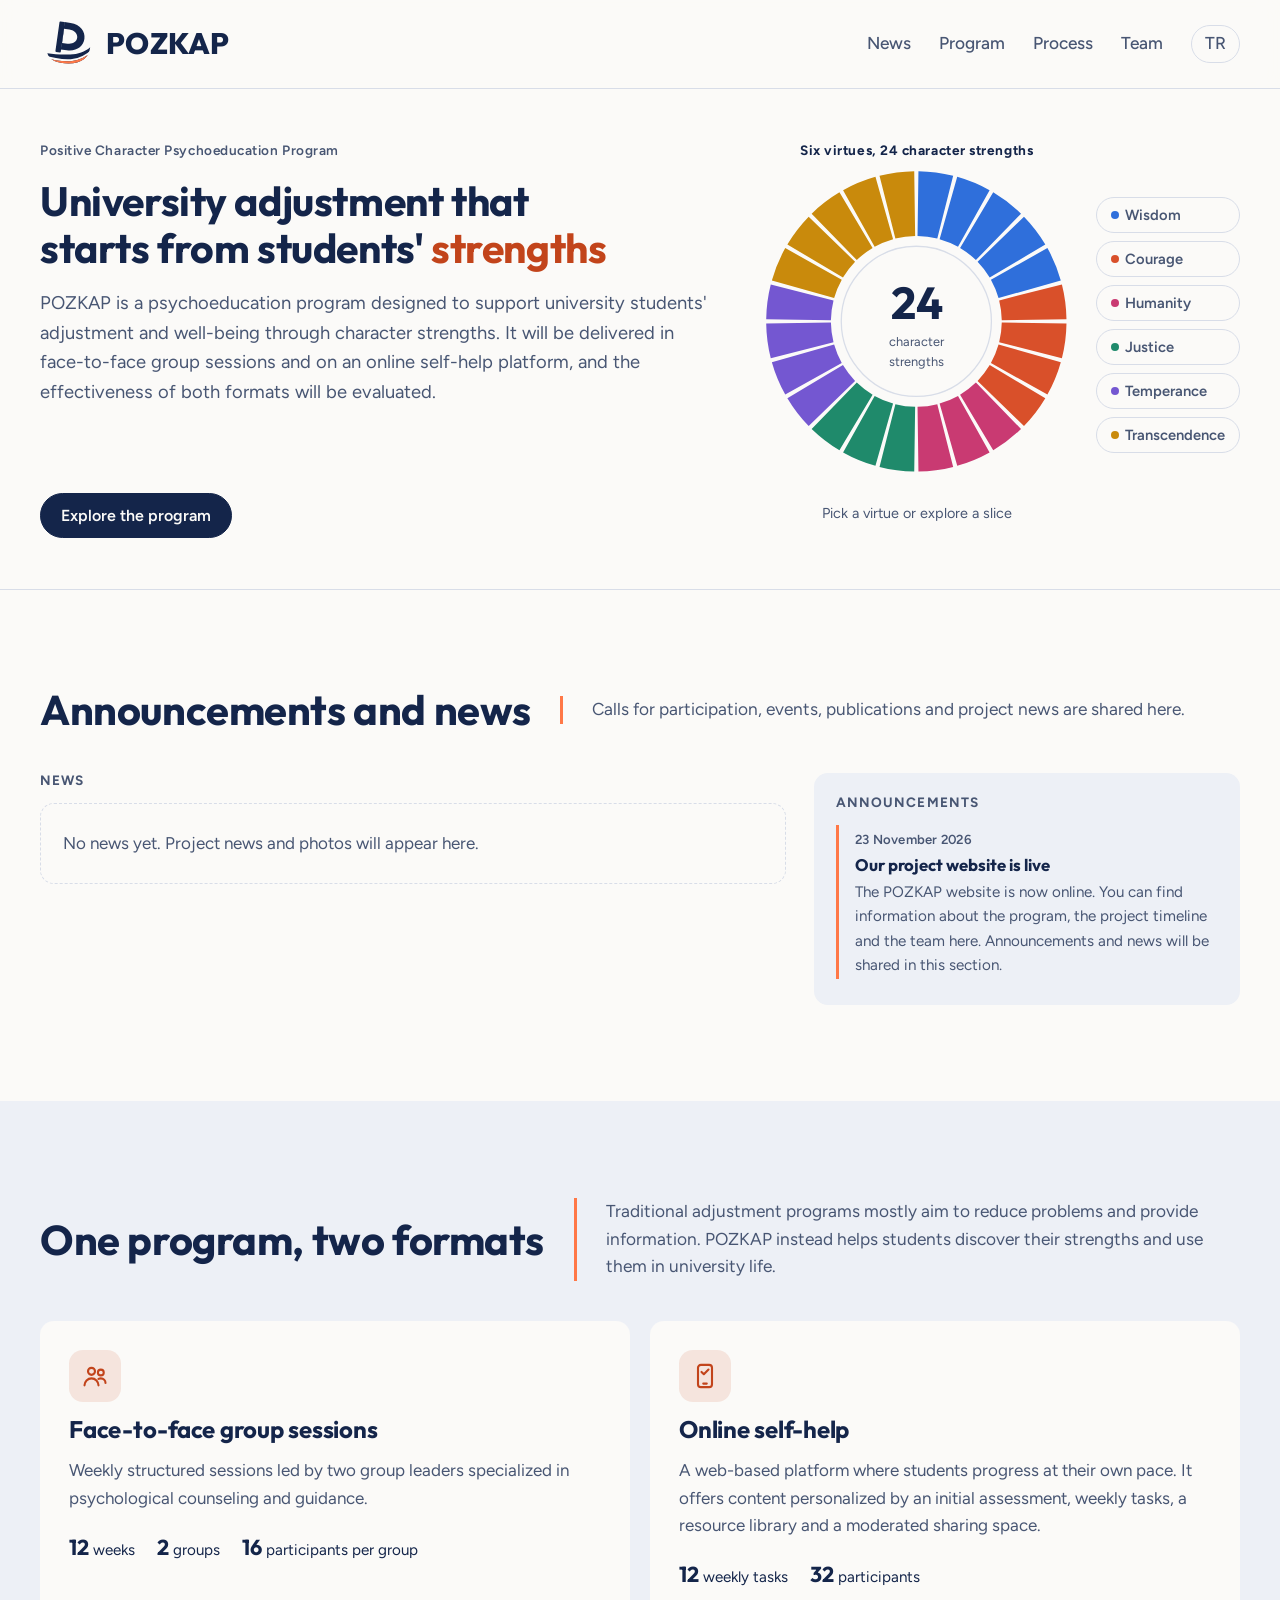
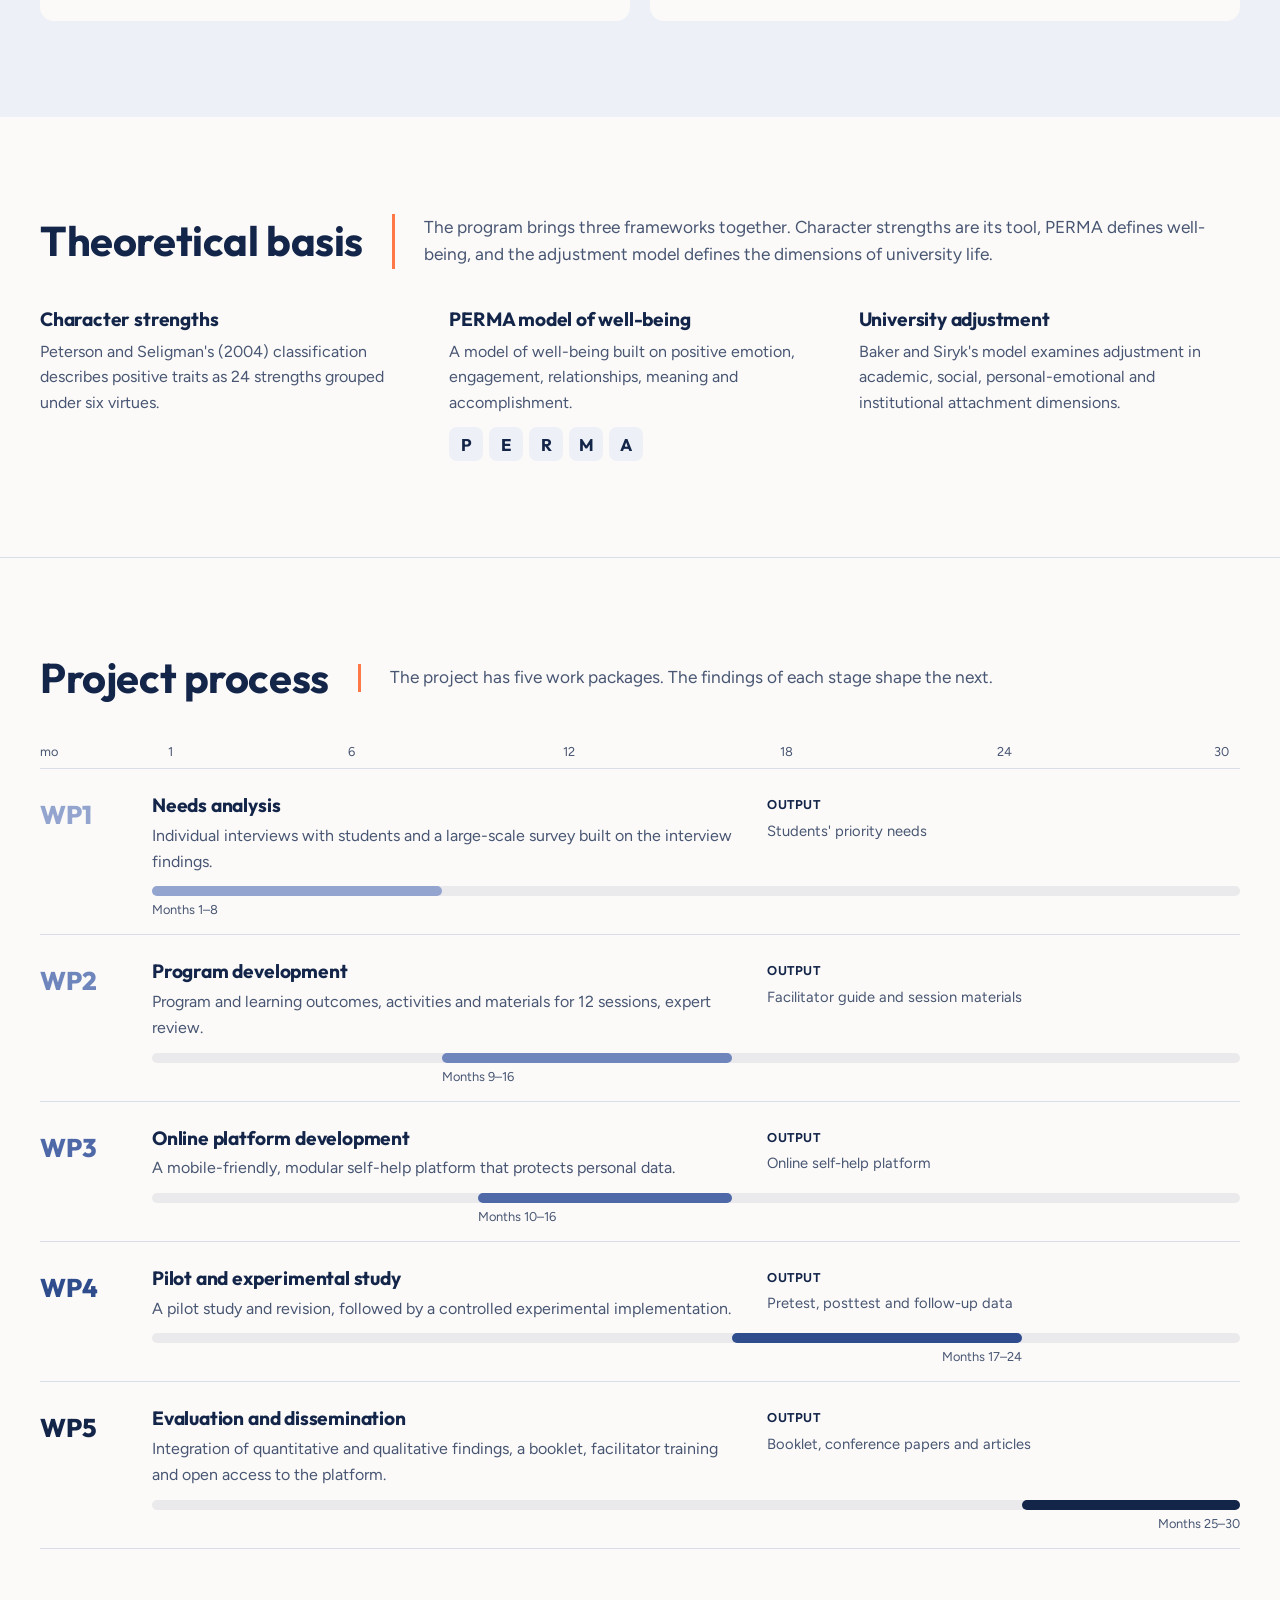
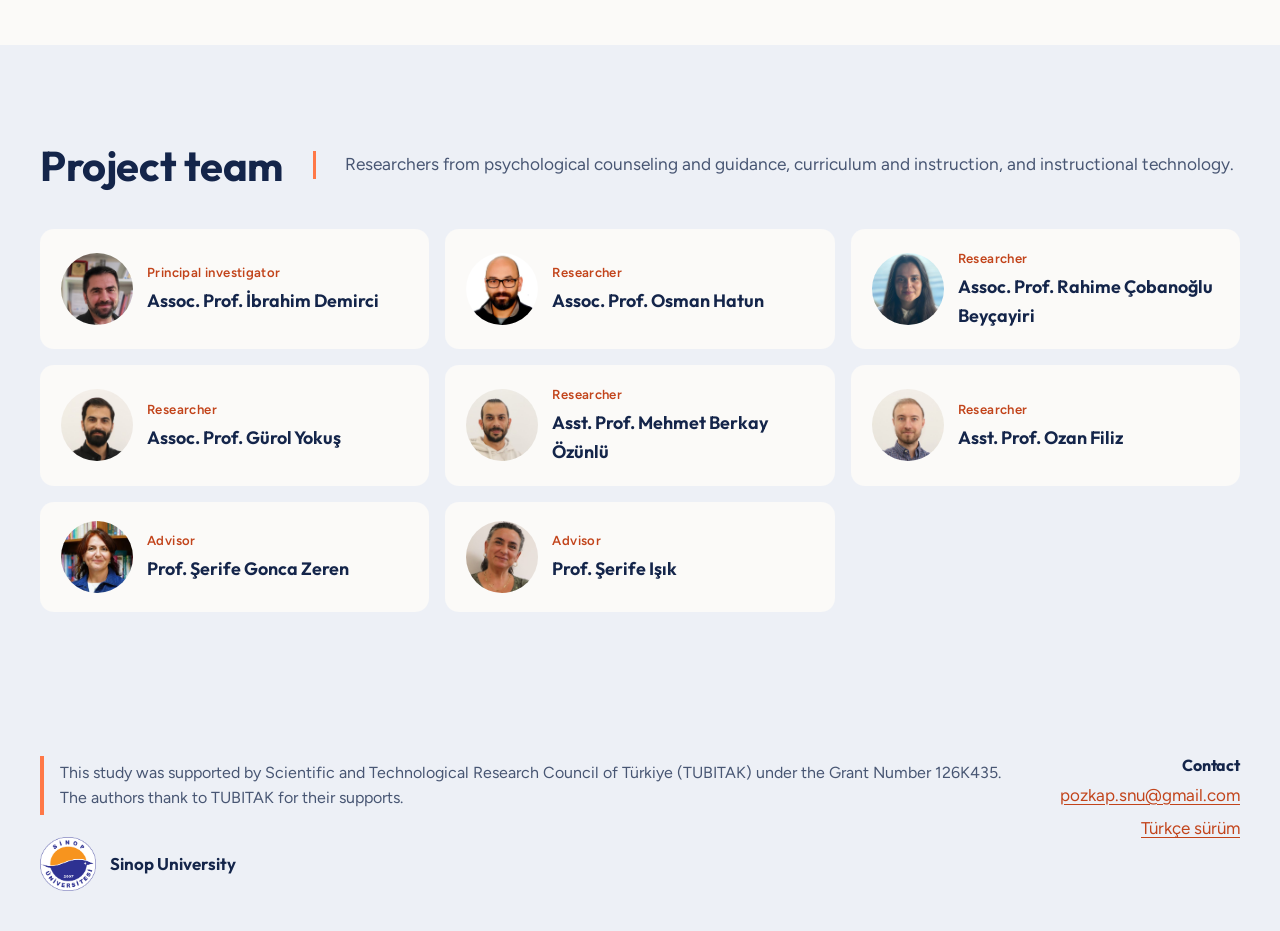
==== commit 696b7acd: "Logo, ekip fotoğrafları, yeni düzen ve duyurular bölümü - Yeni POZKAP simgesi üst bantta ve sekme si" ====
--- a/en/index.html
+++ b/en/index.html
@@ -10,10 +10,10 @@
 <link rel="alternate" hreflang="tr" href="../">
 <link rel="preconnect" href="https://fonts.googleapis.com">
 <link rel="preconnect" href="https://fonts.gstatic.com" crossorigin>
-<link href="https://fonts.googleapis.com/css2?family=Bricolage+Grotesque:opsz,wght@12..96,500..800&family=Figtree:wght@400;500;600&display=swap" rel="stylesheet">
-<link rel="stylesheet" href="../style.css">
-<meta name="theme-color" content="#fbfbfd" media="(prefers-color-scheme: light)">
-<meta name="theme-color" content="#14132a" media="(prefers-color-scheme: dark)">
+<link href="https://fonts.googleapis.com/css2?family=Outfit:wght@500;600;700;800&family=Figtree:wght@400;500;600&display=swap" rel="stylesheet">
+<link rel="stylesheet" href="../style.css?v=8">
+<meta name="theme-color" content="#fbfaf8" media="(prefers-color-scheme: light)">
+<meta name="theme-color" content="#0f1b33" media="(prefers-color-scheme: dark)">
 <meta property="og:type" content="website">
 <meta property="og:title" content="POZKAP | Positive Character Psychoeducation Program">
 <meta property="og:url" content="https://pozkap.github.io/en/">
@@ -27,17 +27,15 @@
 <header class="top">
   <div class="wrap">
     <a class="brand" href="./" aria-label="POZKAP home">
-      <span class="brand-dots" aria-hidden="true">
-        <i style="background:var(--v-bilgelik)"></i><i style="background:var(--v-cesaret)"></i><i style="background:var(--v-insanlik)"></i>
-        <i style="background:var(--v-adalet)"></i><i style="background:var(--v-olculuk)"></i><i style="background:var(--v-askinlik)"></i>
-      </span>
+      <svg class="brand-mark" viewBox="-170 -170 340 340" aria-hidden="true"><defs><mask id="bm" maskUnits="userSpaceOnUse" x="-170" y="-170" width="340" height="340"><rect x="-170" y="-170" width="340" height="340" fill="#fff"/><path d="M-150,84 C-70,112 -14,114 24,112 C72,110 112,94 166,44" fill="none" stroke="#000" stroke-width="12"/></mask><clipPath id="bc"><path d="M-150,84 C-70,112 -14,114 24,112 C72,110 112,94 166,44 L166,170 L-150,170Z"/></clipPath></defs>
+<g transform="translate(0,-10)"><g fill="currentColor" transform="rotate(8 -57 64)"><rect x="-74" y="-132" width="34" height="194" rx="5"/><path fill-rule="evenodd" d="M-42,-132 H-4 C58,-132 96,-93 96,-45 C96,3 58,42 -4,42 H-42 Z M-40,-90 H-6 C28,-90 50,-70 50,-45 C50,-20 28,0 -6,0 H-40 Z"/></g><path mask="url(#bm)" d="M-124,68 C-80,76 -30,78 20,76 C70,74 112,60 146,30 C138,96 92,132 10,132 C-62,132 -110,112 -124,68 Z" fill="currentColor"/><g clip-path="url(#bc)"><path mask="url(#bm)" d="M-124,68 C-80,76 -30,78 20,76 C70,74 112,60 146,30 C138,96 92,132 10,132 C-62,132 -110,112 -124,68 Z" fill="#ff7847"/></g></g></svg>
       POZKAP
     </a>
     <nav aria-label="Main menu">
+      <a href="#news" class="hide-sm">News</a>
       <a href="#program">Program</a>
       <a href="#process" class="hide-sm">Process</a>
       <a href="#team">Team</a>
-      <a href="#news" class="hide-sm">News</a>
       <a class="lang" href="../" lang="tr" hreflang="tr">TR</a>
     </nav>
   </div>
@@ -52,14 +50,12 @@
         <p class="lead">POZKAP is a psychoeducation program designed to support university students' adjustment and well-being through character strengths. It will be delivered in face-to-face group sessions and on an online self-help platform, and the effectiveness of both formats will be evaluated.</p>
         <div class="cta-row">
           <a class="btn primary" href="#program">Explore the program</a>
-          <span class="status">The online platform is in development</span>
         </div>
       </div>
 
       <figure class="strengths" aria-labelledby="s-title">
         <div class="strengths-head">
           <strong id="s-title">Six virtues, 24 character strengths</strong>
-          <p>Pick a virtue or explore a slice</p>
         </div>
         <div class="wheel-wrap"><div class="wheel-center" aria-live="polite"><b class="big">24</b><span>character strengths</span></div></div>
         <ul class="field" id="field">
@@ -78,15 +74,37 @@
           <li><button type="button" class="olculuk" data-v="olculuk" aria-pressed="false">Temperance</button></li>
           <li><button type="button" class="askinlik" data-v="askinlik" aria-pressed="false">Transcendence</button></li>
         </ul>
+        <p class="strengths-hint">Pick a virtue or explore a slice</p>
       </figure>
     </div>
   </section>
 
+  <section class="section" id="news">
+    <div class="wrap">
+      <div class="section-head reveal">
+        <h2>Announcements and news</h2>
+        <p>Calls for participation, events, publications and project news are shared here.</p>
+      </div>
+      <div class="feed" id="feed" data-src="../icerik.json" data-more="Details" data-news-empty="No news yet. Project news and photos will appear here." data-notes-empty="No announcements yet.">
+        <div class="feed-news">
+          <h3 class="feed-title">News</h3>
+          <ul class="news-list" id="news-list"><li class="news-empty">No news yet. Project news and photos will appear here.</li></ul>
+        </div>
+        <aside class="feed-notes" aria-labelledby="notes-title">
+          <h3 class="feed-title" id="notes-title">Announcements</h3>
+          <ul class="note-list" id="note-list">
+            <li><time datetime="2026-11-23">23 November 2026</time><strong>Our project website is live</strong><p>The POZKAP website is now online. You can find information about the program, the project timeline and the team here. Announcements and news will be shared in this section.</p></li>
+          </ul>
+        </aside>
+      </div>
+    </div>
+  </section>
+
   <section class="section tint" id="program">
     <div class="wrap">
       <div class="section-head reveal">
         <h2>One program, two formats</h2>
-        <p>Traditional adjustment programs mostly aim to reduce problems and provide information. POZKAP instead helps students discover their strengths and use them in university life. Its content will be built on a needs analysis conducted with students.</p>
+        <p>Traditional adjustment programs mostly aim to reduce problems and provide information. POZKAP instead helps students discover their strengths and use them in university life.</p>
       </div>
       <div class="formats reveal">
         <article class="format">
@@ -180,27 +198,18 @@
         <p>Researchers from psychological counseling and guidance, curriculum and instruction, and instructional technology.</p>
       </div>
       <ul class="team reveal">
-        <li class="lead-card"><span class="avatar" aria-hidden="true">İD</span><div><div class="role">Principal investigator</div><div class="name">Assoc. Prof. İbrahim Demirci</div></div></li>
-        <li><span class="avatar" aria-hidden="true">OH</span><div><div class="role">Researcher</div><div class="name">Assoc. Prof. Osman Hatun</div></div></li>
-        <li><span class="avatar" aria-hidden="true">RB</span><div><div class="role">Researcher</div><div class="name">Assoc. Prof. Rahime Çobanoğlu Beyçayiri</div></div></li>
-        <li><span class="avatar" aria-hidden="true">GY</span><div><div class="role">Researcher</div><div class="name">Assoc. Prof. Gürol Yokuş</div></div></li>
-        <li><span class="avatar" aria-hidden="true">MÖ</span><div><div class="role">Researcher</div><div class="name">Asst. Prof. Mehmet Berkay Özünlü</div></div></li>
-        <li><span class="avatar" aria-hidden="true">OF</span><div><div class="role">Researcher</div><div class="name">Asst. Prof. Ozan Filiz</div></div></li>
-        <li><span class="avatar" aria-hidden="true">ŞZ</span><div><div class="role">Advisor</div><div class="name">Prof. Şerife Gonca Zeren</div></div></li>
-        <li><span class="avatar" aria-hidden="true">ŞI</span><div><div class="role">Advisor</div><div class="name">Prof. Şerife Işık</div></div></li>
+        <li class="lead-card"><img class="avatar" src="../assets/ekip/demirci.jpg" alt="" width="72" height="72" loading="lazy"><div><div class="role">Principal investigator</div><div class="name">Assoc. Prof. İbrahim Demirci</div></div></li>
+        <li><img class="avatar" src="../assets/ekip/hatun.jpg" alt="" width="72" height="72" loading="lazy"><div><div class="role">Researcher</div><div class="name">Assoc. Prof. Osman Hatun</div></div></li>
+        <li><img class="avatar" src="../assets/ekip/cobanoglu.jpg" alt="" width="72" height="72" loading="lazy"><div><div class="role">Researcher</div><div class="name">Assoc. Prof. Rahime Çobanoğlu Beyçayiri</div></div></li>
+        <li><img class="avatar" src="../assets/ekip/yokus.jpg" alt="" width="72" height="72" loading="lazy"><div><div class="role">Researcher</div><div class="name">Assoc. Prof. Gürol Yokuş</div></div></li>
+        <li><img class="avatar" src="../assets/ekip/ozunlu.jpg" alt="" width="72" height="72" loading="lazy"><div><div class="role">Researcher</div><div class="name">Asst. Prof. Mehmet Berkay Özünlü</div></div></li>
+        <li><img class="avatar" src="../assets/ekip/filiz.jpg" alt="" width="72" height="72" loading="lazy"><div><div class="role">Researcher</div><div class="name">Asst. Prof. Ozan Filiz</div></div></li>
+        <li><img class="avatar" src="../assets/ekip/zeren.jpg" alt="" width="72" height="72" loading="lazy"><div><div class="role">Advisor</div><div class="name">Prof. Şerife Gonca Zeren</div></div></li>
+        <li><img class="avatar" src="../assets/ekip/isik.jpg" alt="" width="72" height="72" loading="lazy"><div><div class="role">Advisor</div><div class="name">Prof. Şerife Işık</div></div></li>
       </ul>
     </div>
   </section>
 
-  <section class="section" id="news">
-    <div class="wrap">
-      <div class="section-head reveal">
-        <h2>News</h2>
-        <p>Calls for participation, events and publications will be shared here.</p>
-      </div>
-      <div class="empty"><p>No news yet. The first announcement will follow the project launch meeting.</p></div>
-    </div>
-  </section>
 </main>
 
 <footer class="foot">
@@ -217,6 +226,6 @@
   </div>
 </footer>
 
-<script src="../site.js" defer></script>
+<script src="../site.js?v=8" defer></script>
 </body>
 </html>
--- a/style.css
+++ b/style.css
@@ -3,12 +3,13 @@
    Karakter güçleri alanında her güç kendi erdeminin rengini taşır. */
 
 :root {
-  --ink: #1d1b3a;
-  --ink-soft: #4a4868;
-  --paper: #fbfbfd;
-  --panel: #eeedf6;
-  --line: #d9d7e8;
-  --accent: #4b33b8;
+  --ink: #14254a;
+  --ink-soft: #485673;
+  --paper: #fbfaf8;
+  --panel: #edf0f6;
+  --line: #d8dde8;
+  --accent: #c2441b;
+  --coral: #ff7847;
 
   --v-bilgelik: #2f6fdb;
   --v-cesaret: #d9502a;
@@ -17,22 +18,23 @@
   --v-olculuk: #7457d1;
   --v-askinlik: #c98a0c;
 
-  --display: "Bricolage Grotesque", system-ui, sans-serif;
+  --display: "Outfit", system-ui, sans-serif;
   --body: "Figtree", system-ui, sans-serif;
 
-  --wrap: 1120px;
+  --wrap: 1320px;
   --gutter: clamp(16px, 4vw, 40px);
   --radius: 14px;
 }
 
 @media (prefers-color-scheme: dark) {
   :root:not([data-theme="light"]) {
-    --ink: #ecebf7;
-    --ink-soft: #b6b4cf;
-    --paper: #14132a;
-    --panel: #1e1d3a;
-    --line: #34325a;
-    --accent: #a897ff;
+    --ink: #eef1f8;
+    --ink-soft: #b3bdd3;
+    --paper: #0f1b33;
+    --panel: #17274a;
+    --line: #2b3c63;
+    --accent: #ff9166;
+    --coral: #ff7847;
     --v-bilgelik: #6fa0ff;
     --v-cesaret: #ff8a63;
     --v-insanlik: #ff7aab;
@@ -78,20 +80,21 @@
   backdrop-filter: blur(10px);
   border-bottom: 1px solid var(--line);
 }
-.top .wrap { display: flex; align-items: center; gap: 24px; min-height: 64px; }
+.top .wrap { display: flex; align-items: center; gap: 28px; min-height: 88px; }
 .brand {
-  font-family: var(--display); font-weight: 800; font-size: 1.35rem;
-  letter-spacing: -0.02em; color: var(--ink); text-decoration: none;
-  display: flex; align-items: center; gap: 8px;
-}
+  font-family: var(--display); font-weight: 800; font-size: 1.85rem;
+  letter-spacing: 0.01em; color: var(--ink); text-decoration: none;
+  display: flex; align-items: center; gap: 12px;
+}
+.brand-mark { width: 54px; height: 54px; flex: none; }
 .brand-dots { display: inline-grid; grid-template-columns: repeat(3, 6px); gap: 3px; }
 .brand-dots i { width: 6px; height: 6px; border-radius: 50%; display: block; }
-.top nav { margin-left: auto; display: flex; gap: 20px; flex-wrap: wrap; }
-.top nav a { color: var(--ink-soft); text-decoration: none; font-size: 0.95rem; font-weight: 500; }
+.top nav { margin-left: auto; display: flex; gap: 28px; flex-wrap: wrap; align-items: center; }
+.top nav a { color: var(--ink-soft); text-decoration: none; font-size: 1.08rem; font-weight: 500; }
 .top nav a:hover { color: var(--ink); }
 .lang {
-  border: 1px solid var(--line); border-radius: 999px; padding: 2px 10px;
-  font-size: 0.85rem; font-weight: 600; color: var(--ink); text-decoration: none;
+  border: 1px solid var(--line); border-radius: 999px; padding: 4px 13px;
+  font-size: 0.95rem; font-weight: 600; color: var(--ink); text-decoration: none;
 }
 @media (max-width: 760px) {
   .top nav .hide-sm { display: none; }
@@ -100,10 +103,10 @@
 }
 
 /* Giriş */
-.hero { padding: clamp(40px, 7vw, 88px) 0 clamp(40px, 6vw, 72px); }
+.hero { padding: clamp(28px, 4vw, 52px) 0 clamp(32px, 4vw, 56px); }
 .hero .wrap {
-  display: grid; grid-template-columns: minmax(0, 1fr) minmax(0, 1.05fr);
-  gap: clamp(32px, 5vw, 64px); align-items: center;
+  display: grid; grid-template-columns: minmax(0, 1.4fr) minmax(0, 1fr);
+  gap: clamp(32px, 4vw, 56px); align-items: center;
 }
 @media (max-width: 900px) { .hero .wrap { grid-template-columns: 1fr; } }
 
@@ -111,11 +114,12 @@
   font-size: 0.85rem; font-weight: 600; letter-spacing: 0.04em;
   color: var(--ink-soft); margin: 0 0 16px;
 }
-h1, h2, h3 { font-family: var(--display); letter-spacing: -0.025em; line-height: 1.08; margin: 0; }
-h1 { font-size: clamp(2.1rem, 4vw, 3.4rem); font-weight: 750; text-wrap: balance; }
+h1, h2, h3 { font-family: var(--display); letter-spacing: -0.01em; line-height: 1.14; margin: 0; }
+h1 { font-size: clamp(2.1rem, 3.2vw, 2.85rem); font-weight: 700; text-wrap: balance; }
 h2 { text-wrap: balance; }
+.section-head h2 { max-width: 32rem; }
 h1 em { font-style: normal; color: var(--accent); }
-.lead { font-size: 1.15rem; color: var(--ink-soft); margin: 22px 0 28px; max-width: 34em; }
+.lead { font-size: 1.15rem; color: var(--ink-soft); margin: 18px 0 24px; max-width: 40em; }
 
 .cta-row { display: flex; gap: 12px; flex-wrap: wrap; align-items: center; }
 .btn {
@@ -130,15 +134,31 @@
 
 /* İmza: 24 karakter gücü çarkı. JS yoksa güçler etiket listesi olarak görünür. */
 .strengths {
-  background: var(--panel); border-radius: calc(var(--radius) + 10px);
-  padding: clamp(18px, 3vw, 30px); margin: 0;
-  display: grid; justify-items: center; gap: 4px;
+  background: transparent; border: 0; border-radius: 0;
+  padding: 0; margin: 0;
+  display: grid; justify-items: center; align-items: center; gap: 4px 24px;
+}
+/* Geniş ekran: çark solda, erdemler sağında tek sütun */
+@media (min-width: 900px) {
+  .hero .wrap { align-items: stretch; }
+  .hero .wrap > div:first-child { display: flex; flex-direction: column; }
+  .hero .wrap > div:first-child .cta-row { margin-top: auto; }
+  .js .strengths { grid-template-columns: minmax(0, 1fr) auto; grid-template-rows: auto 1fr auto; }
+  .js .strengths-head { grid-column: 1; align-self: start; }
+  .js .strengths-hint { grid-column: 1; align-self: end; }
+  .js .wheel-wrap { grid-column: 1; grid-row: 2; }
+  .js .virtues { grid-column: 2; grid-row: 2; }
+  .js .wheel-wrap { width: min(100%, 360px); }
+  .js .virtues { flex-direction: column; align-items: stretch; gap: 8px; margin: 0; }
+  .js .virtues button { width: 100%; font-size: 0.92rem; padding: 8px 14px; }
 }
 .strengths-head { text-align: center; }
-.strengths-head p { margin: 2px 0 0; font-size: 0.85rem; color: var(--ink-soft); }
-.strengths-head strong { font-family: var(--display); font-size: 1.05rem; color: var(--ink); }
-
-.wheel-wrap { position: relative; width: min(100%, 420px); aspect-ratio: 1; display: none; }
+/* Başlık soldaki üst etiketle (eyebrow) aynı satırda ve aynı ölçüde */
+.strengths-head strong { display: block; font-family: var(--body); font-size: 0.85rem; font-weight: 700; letter-spacing: 0.04em; color: var(--ink); line-height: 1.6; }
+/* İpucu soldaki düğme satırıyla aynı hizada */
+.strengths-hint { margin: 0; font-size: 0.9rem; color: var(--ink-soft); text-align: center; min-height: 49px; display: flex; align-items: center; justify-content: center; }
+
+.wheel-wrap { position: relative; width: min(100%, 400px); aspect-ratio: 1; display: none; }
 .js .wheel-wrap { display: block; }
 .wheel { width: 100%; height: 100%; overflow: visible; }
 .wheel path { fill: var(--c); transition: opacity .3s ease, transform .3s ease; transform-origin: 0 0; cursor: pointer; }
@@ -188,8 +208,10 @@
 
 /* Bölümler */
 .section { padding: clamp(56px, 8vw, 96px) 0; border-top: 1px solid var(--line); }
-.section-head { display: grid; grid-template-columns: minmax(0, 0.9fr) minmax(0, 1.1fr); gap: 32px; margin-bottom: 40px; }
-@media (max-width: 820px) { .section-head { grid-template-columns: 1fr; gap: 14px; } }
+/* Başlık ve açıklaması yan yana; açıklama başlığa kısa bir çizgiyle bağlanır */
+.section-head { display: grid; grid-template-columns: auto minmax(0, 1fr); gap: 28px; align-items: center; margin-bottom: 40px; }
+.section-head p { border-left: 3px solid var(--coral); padding-left: 29px; }
+@media (max-width: 820px) { .section-head { grid-template-columns: 1fr; gap: 14px; } .section-head p { border-left: 0; padding-left: 0; border-top: 3px solid var(--coral); padding-top: 14px; width: fit-content; } }
 h2 { font-size: clamp(1.8rem, 3.4vw, 2.6rem); font-weight: 700; }
 .section-head p { margin: 0; color: var(--ink-soft); font-size: 1.08rem; }
 
@@ -244,6 +266,7 @@
 /* Ekip */
 .team { display: grid; grid-template-columns: repeat(3, minmax(0, 1fr)); gap: 16px; list-style: none; padding: 0; margin: 0; }
 @media (max-width: 900px) { .team { grid-template-columns: repeat(2, minmax(0, 1fr)); } }
+@media (max-width: 600px) { .top .wrap { min-height: 68px; gap: 14px; } .brand { font-size: 1.4rem; } .brand-mark { width: 40px; height: 40px; } .top nav { gap: 14px; } .top nav a { font-size: 0.95rem; } }
 @media (max-width: 520px) { .team { grid-template-columns: 1fr; } }
 .team li { border: 1.5px solid var(--line); border-radius: var(--radius); padding: 18px 20px; }
 .team .role { font-size: 0.82rem; font-weight: 600; color: var(--accent); letter-spacing: .03em; }
@@ -259,10 +282,12 @@
 
 /* Alt bilgi */
 .foot { background: var(--panel); padding: 48px 0 40px; margin-top: 0; }
-.foot .wrap { display: grid; grid-template-columns: minmax(0, 1.4fr) minmax(0, 1fr); gap: 32px; }
+.foot .wrap { display: grid; grid-template-columns: minmax(0, 1fr) auto; gap: 48px; }
+.foot .wrap > div:last-child { text-align: right; justify-self: end; }
+@media (max-width: 760px) { .foot .wrap > div:last-child { text-align: left; justify-self: start; } }
 @media (max-width: 760px) { .foot .wrap { grid-template-columns: 1fr; } }
 .support {
-  font-size: 1rem; border-left: 4px solid var(--accent); padding: 4px 0 4px 16px; margin: 0;
+  font-size: 1rem; border-left: 4px solid var(--coral); padding: 4px 0 4px 16px; margin: 0;
 }
 .foot small { color: var(--ink-soft); display: block; margin-top: 18px; font-size: 0.85rem; }
 .foot h3 { font-size: 1rem; margin-bottom: 8px; }
@@ -304,14 +329,14 @@
 }
 .steps li { row-gap: 10px; padding-bottom: 38px; }
 .steps li::before { color: var(--wp); }
-.steps li:nth-child(1) { --wp: #8f7fe0; }
-.steps li:nth-child(2) { --wp: #7a64d8; }
-.steps li:nth-child(3) { --wp: #6249cc; }
-.steps li:nth-child(4) { --wp: #4b33b8; }
-.steps li:nth-child(5) { --wp: #33228f; }
+.steps li:nth-child(1) { --wp: #93a5cf; }
+.steps li:nth-child(2) { --wp: #6f86bd; }
+.steps li:nth-child(3) { --wp: #4f69a8; }
+.steps li:nth-child(4) { --wp: #2f4c8c; }
+.steps li:nth-child(5) { --wp: #14254a; }
 @media (prefers-color-scheme: dark) {
-  .steps li:nth-child(4) { --wp: #9a86ff; }
-  .steps li:nth-child(5) { --wp: #b9aaff; }
+  .steps li:nth-child(4) { --wp: #7f9be0; }
+  .steps li:nth-child(5) { --wp: #a9c0ff; }
 }
 @media (max-width: 820px) {
   .months { grid-template-columns: 56px minmax(0, 1fr); gap: 16px; }
@@ -320,7 +345,7 @@
 /* Ekip avatarları */
 .team li { display: flex; align-items: center; gap: 14px; }
 .avatar {
-  width: 48px; height: 48px; border-radius: 50%; flex: none; display: grid; place-items: center;
+  width: 72px; height: 72px; border-radius: 50%; flex: none; display: grid; place-items: center; object-fit: cover;
   font-family: var(--display); font-weight: 700; font-size: 1rem; color: #fff; background: var(--c, var(--accent));
 }
 .team li:nth-child(6n+1) .avatar { --c: var(--v-bilgelik); }
@@ -329,7 +354,7 @@
 .team li:nth-child(6n+4) .avatar { --c: var(--v-adalet); }
 .team li:nth-child(6n+5) .avatar { --c: var(--v-olculuk); }
 .team li:nth-child(6n+6) .avatar { --c: var(--v-askinlik); }
-@media (prefers-color-scheme: dark) { .avatar { color: #14132a; } }
+@media (prefers-color-scheme: dark) { .avatar { color: #0f1b33; } }
 
 /* Altbilgi logosu */
 .org { display: flex; align-items: center; gap: 14px; margin-top: 22px; }
@@ -343,5 +368,30 @@
 }
 
 /* Satır uzunluğu: 45-75 karakter */
-.section-head p, .format p, .basis p, .steps p { max-width: 62ch; }
+.format p, .basis p, .steps p { max-width: 62ch; }
 .steps .bar.end em { left: auto; right: calc((30 - var(--e)) / 30 * 100%); }
+
+/* Duyurular ve haberler: haberler solda geniş (görselli kart), duyurular sağda dar (metin listesi) */
+.feed { display: grid; grid-template-columns: minmax(0, 1.75fr) minmax(0, 1fr); gap: 28px; align-items: start; }
+@media (max-width: 900px) { .feed { grid-template-columns: 1fr; } .feed-notes { order: -1; } }
+.feed-title { font-family: var(--body); font-size: 0.85rem; font-weight: 700; letter-spacing: 0.08em; text-transform: uppercase; color: var(--ink-soft); margin: 0 0 14px; }
+.news-list { list-style: none; padding: 0; margin: 0; display: grid; grid-template-columns: repeat(2, minmax(0, 1fr)); gap: 18px; }
+@media (max-width: 620px) { .news-list { grid-template-columns: 1fr; } }
+.news-card { background: var(--paper); border: 1.5px solid var(--line); border-radius: var(--radius); overflow: hidden; display: flex; flex-direction: column; }
+.news-card img { width: 100%; aspect-ratio: 16 / 9; object-fit: cover; display: block; background: var(--panel); }
+.news-card.lead { grid-column: 1 / -1; }
+@media (min-width: 621px) { .news-card.lead:not(.no-img) { flex-direction: row; } .news-card.lead:not(.no-img) img { width: 52%; aspect-ratio: 4 / 3; } }
+.news-body { padding: 18px 20px 20px; }
+.news-body h4 { font-family: var(--display); font-size: 1.2rem; line-height: 1.25; margin: 6px 0 6px; }
+.news-card.lead h4 { font-size: 1.45rem; }
+.news-body p { margin: 0; color: var(--ink-soft); }
+.news-empty { grid-column: 1 / -1; border: 1.5px dashed var(--line); border-radius: var(--radius); padding: 26px 22px; color: var(--ink-soft); }
+.feed-notes { background: var(--panel); border-radius: var(--radius); padding: 22px 22px 8px; }
+.note-list { list-style: none; padding: 0; margin: 0; }
+.note-list li { padding: 0 0 2px 16px; margin-bottom: 18px; border-left: 3px solid var(--coral); }
+.note-list strong { display: block; font-family: var(--display); font-size: 1.05rem; line-height: 1.3; margin: 2px 0 4px; color: var(--ink); }
+.note-list p { margin: 0; color: var(--ink-soft); font-size: 0.95rem; }
+.note-empty { color: var(--ink-soft); border-left-color: var(--line) !important; }
+.feed time { font-size: 0.82rem; font-weight: 600; color: var(--ink-soft); letter-spacing: .02em; }
+.feed .more { display: inline-block; margin-top: 8px; font-weight: 600; font-size: 0.92rem; }
+.feed .more::after { content: " \2192"; }
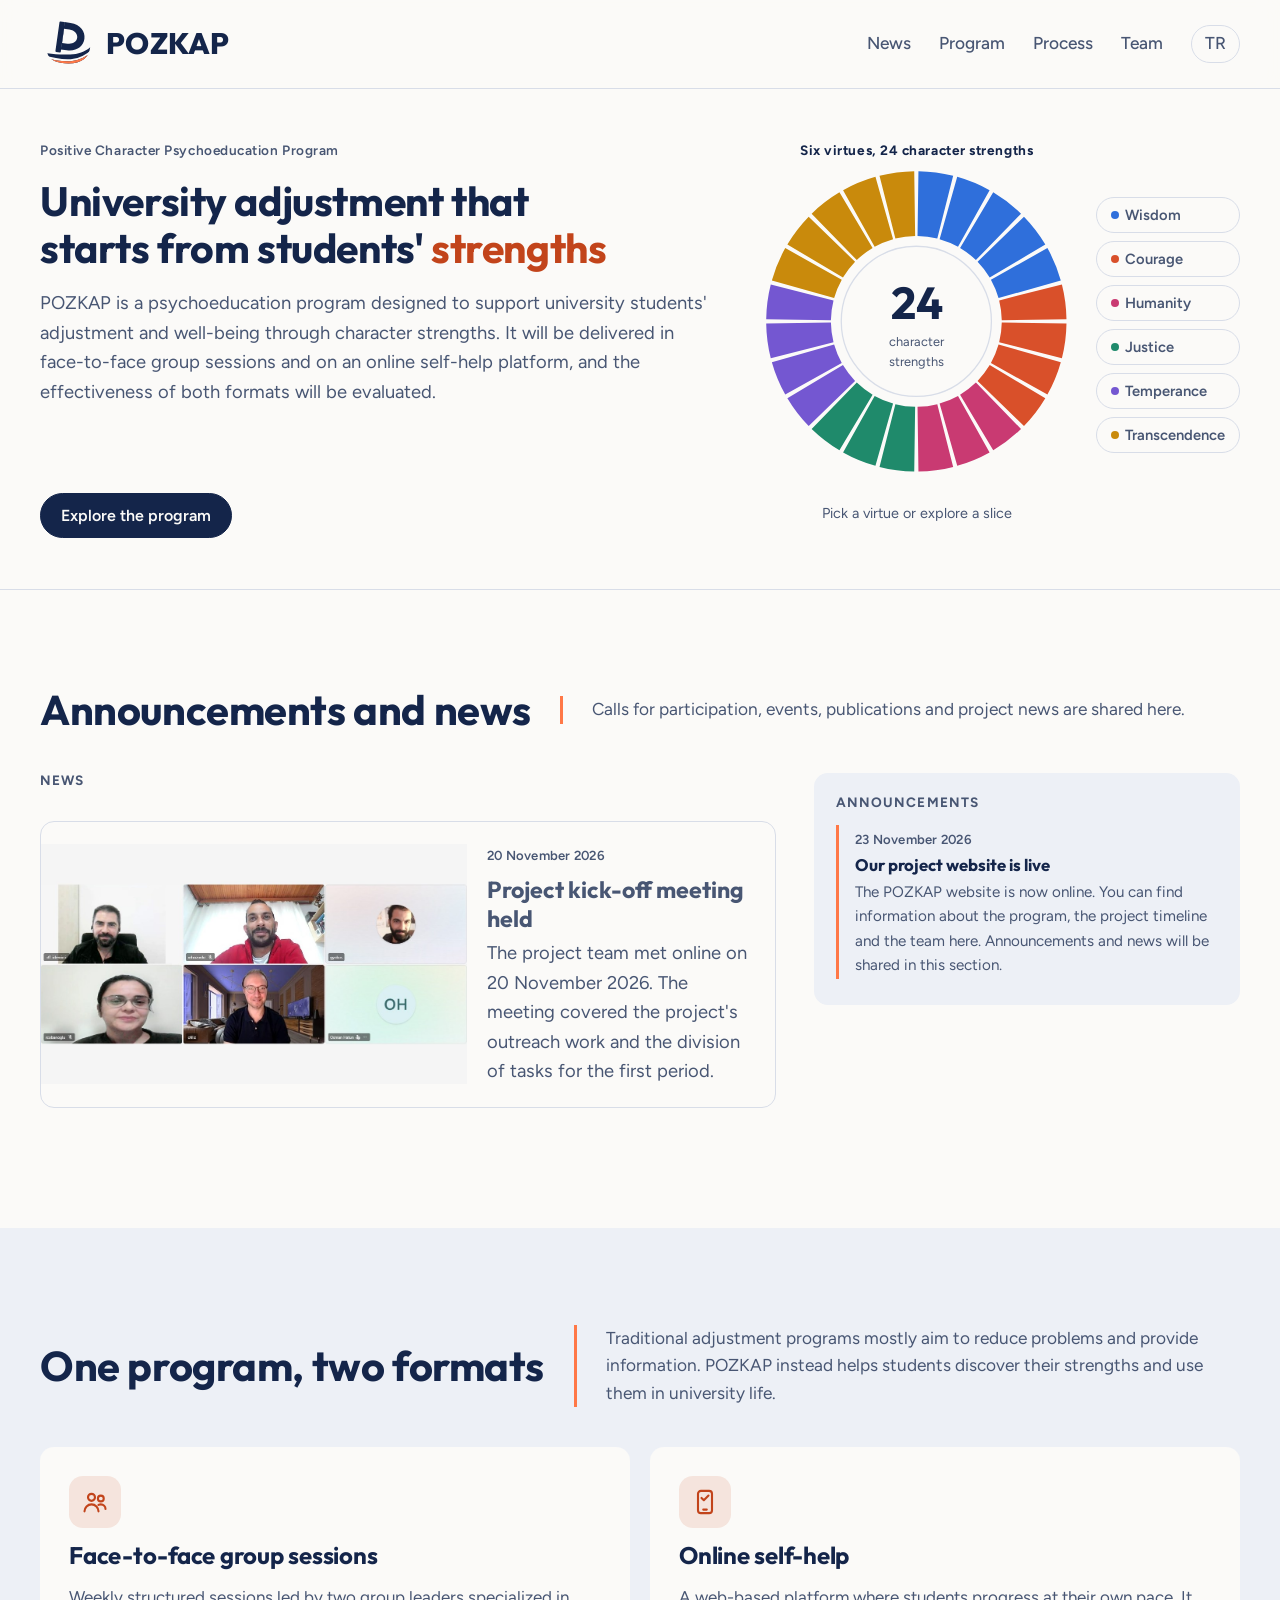
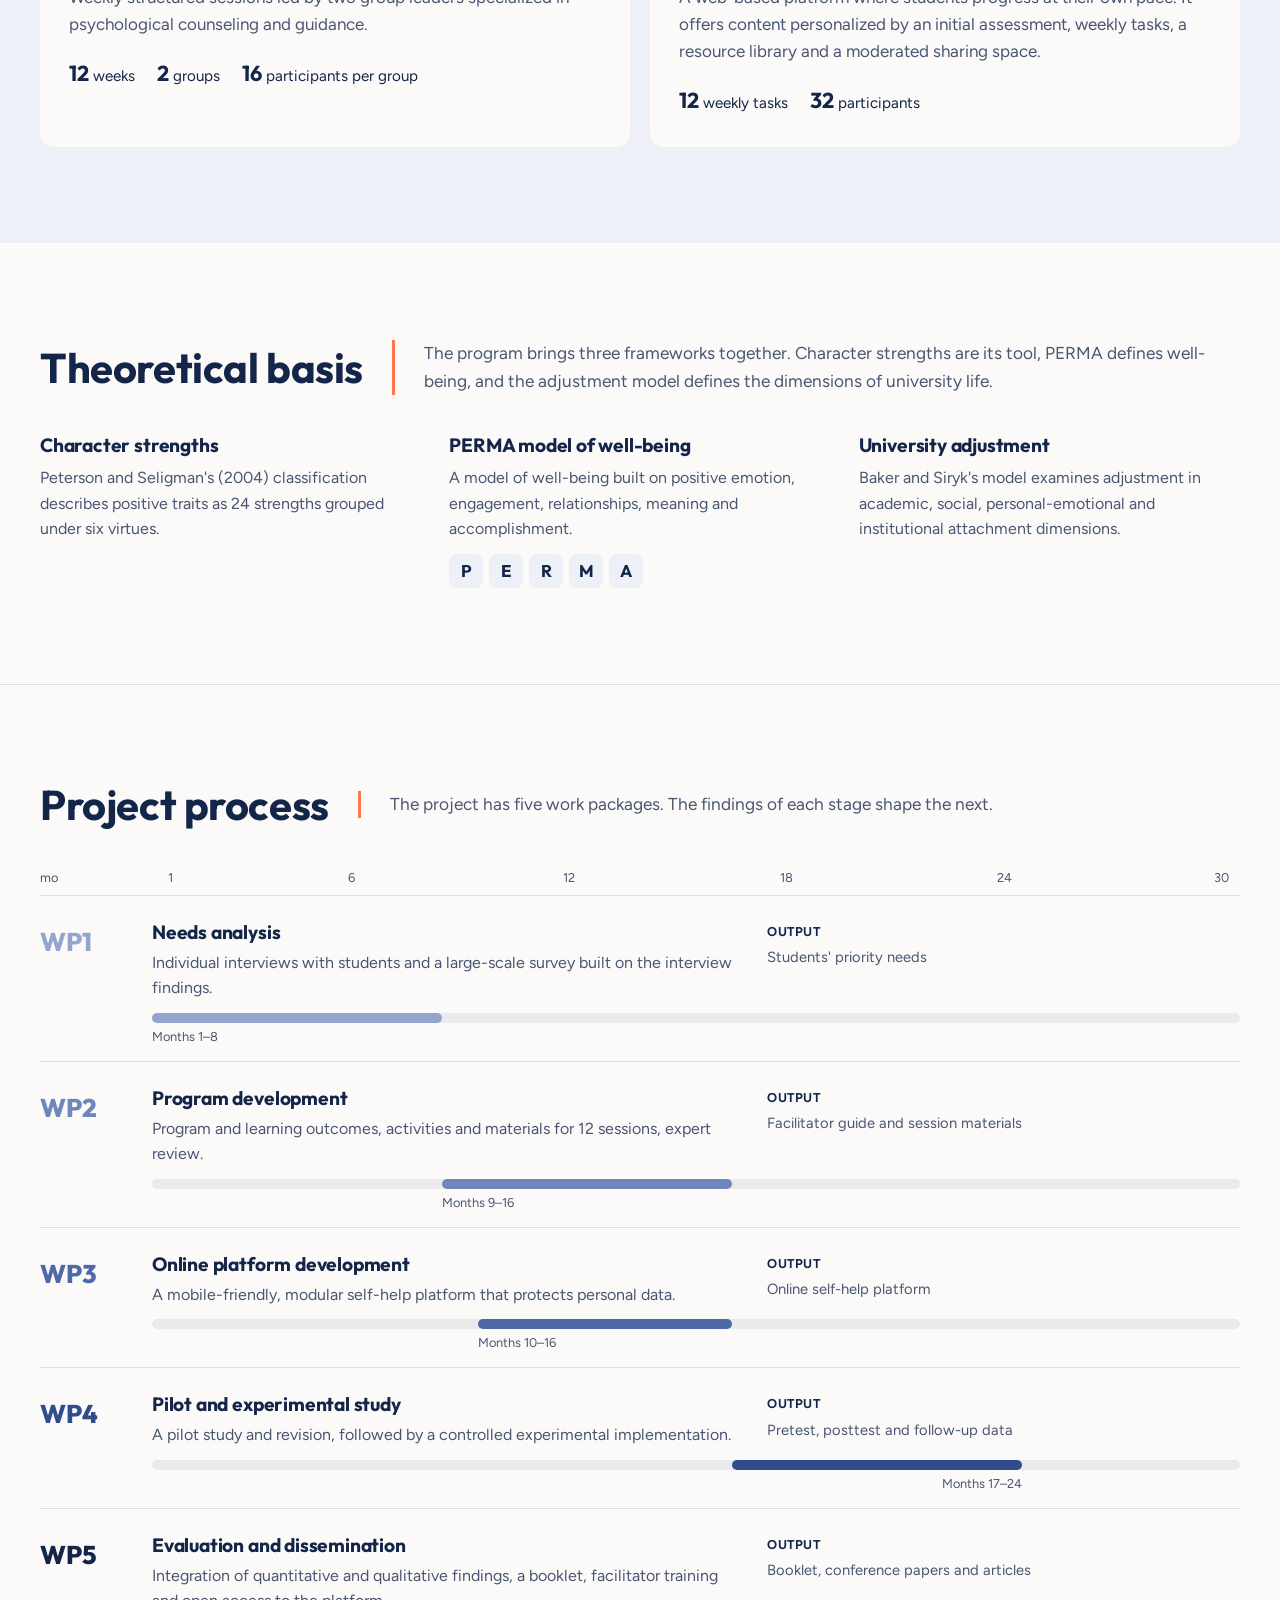
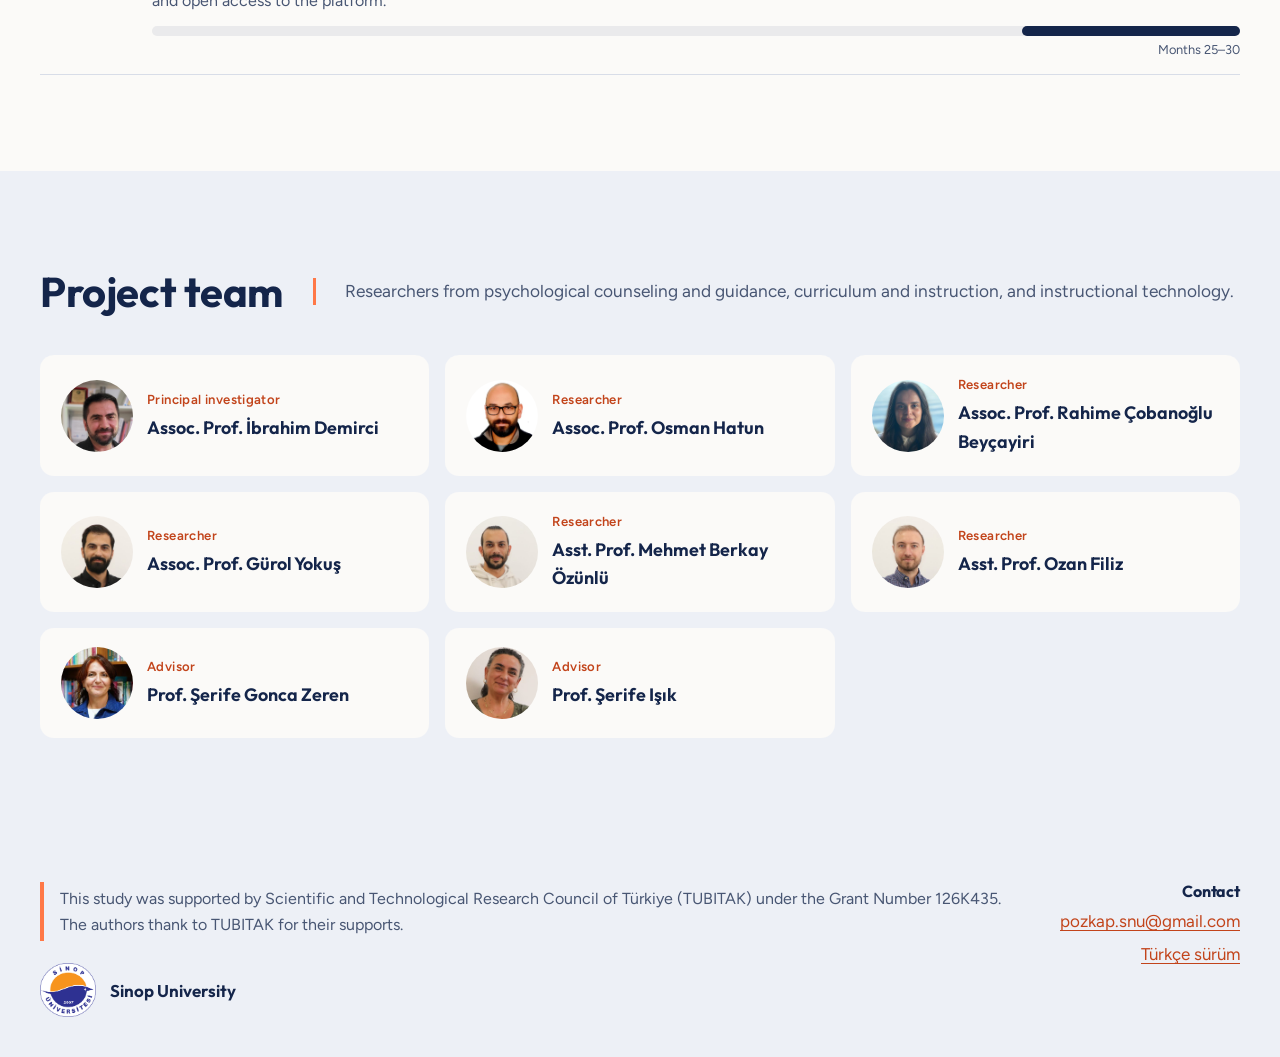
==== commit 0e02a44a: "Açılış toplantısı haberi (20 Kasım 2026) - icerik.json: proje açılış toplantısı haberi ve görseli - " ====
--- a/en/index.html
+++ b/en/index.html
@@ -11,7 +11,7 @@
 <link rel="preconnect" href="https://fonts.googleapis.com">
 <link rel="preconnect" href="https://fonts.gstatic.com" crossorigin>
 <link href="https://fonts.googleapis.com/css2?family=Outfit:wght@500;600;700;800&family=Figtree:wght@400;500;600&display=swap" rel="stylesheet">
-<link rel="stylesheet" href="../style.css?v=8">
+<link rel="stylesheet" href="../style.css?v=9">
 <meta name="theme-color" content="#fbfaf8" media="(prefers-color-scheme: light)">
 <meta name="theme-color" content="#0f1b33" media="(prefers-color-scheme: dark)">
 <meta property="og:type" content="website">
@@ -226,6 +226,6 @@
   </div>
 </footer>
 
-<script src="../site.js?v=8" defer></script>
+<script src="../site.js?v=9" defer></script>
 </body>
 </html>
--- a/style.css
+++ b/style.css
@@ -380,7 +380,7 @@
 .news-card { background: var(--paper); border: 1.5px solid var(--line); border-radius: var(--radius); overflow: hidden; display: flex; flex-direction: column; }
 .news-card img { width: 100%; aspect-ratio: 16 / 9; object-fit: cover; display: block; background: var(--panel); }
 .news-card.lead { grid-column: 1 / -1; }
-@media (min-width: 621px) { .news-card.lead:not(.no-img) { flex-direction: row; } .news-card.lead:not(.no-img) img { width: 52%; aspect-ratio: 4 / 3; } }
+@media (min-width: 621px) { .news-card.lead:not(.no-img) { flex-direction: row; } .news-card.lead:not(.no-img) img { width: 58%; aspect-ratio: 16 / 9; align-self: center; } }
 .news-body { padding: 18px 20px 20px; }
 .news-body h4 { font-family: var(--display); font-size: 1.2rem; line-height: 1.25; margin: 6px 0 6px; }
 .news-card.lead h4 { font-size: 1.45rem; }
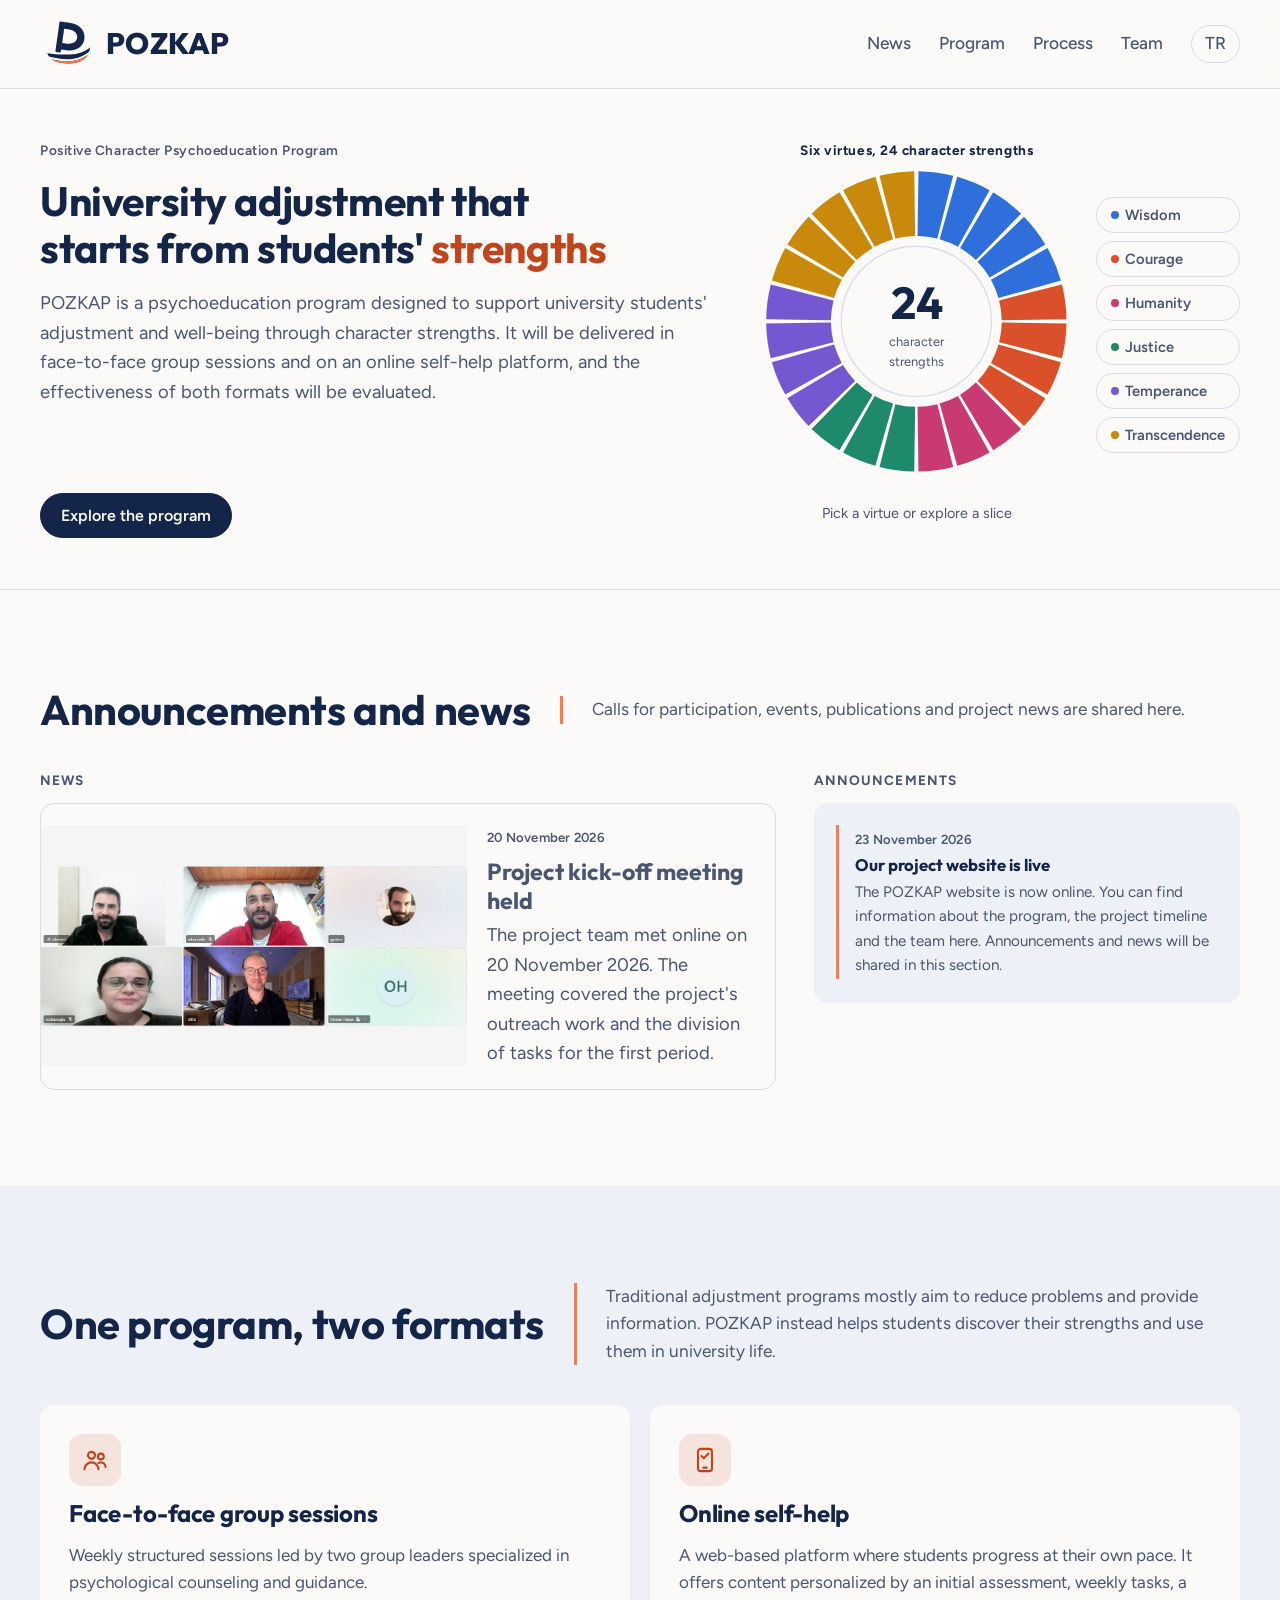
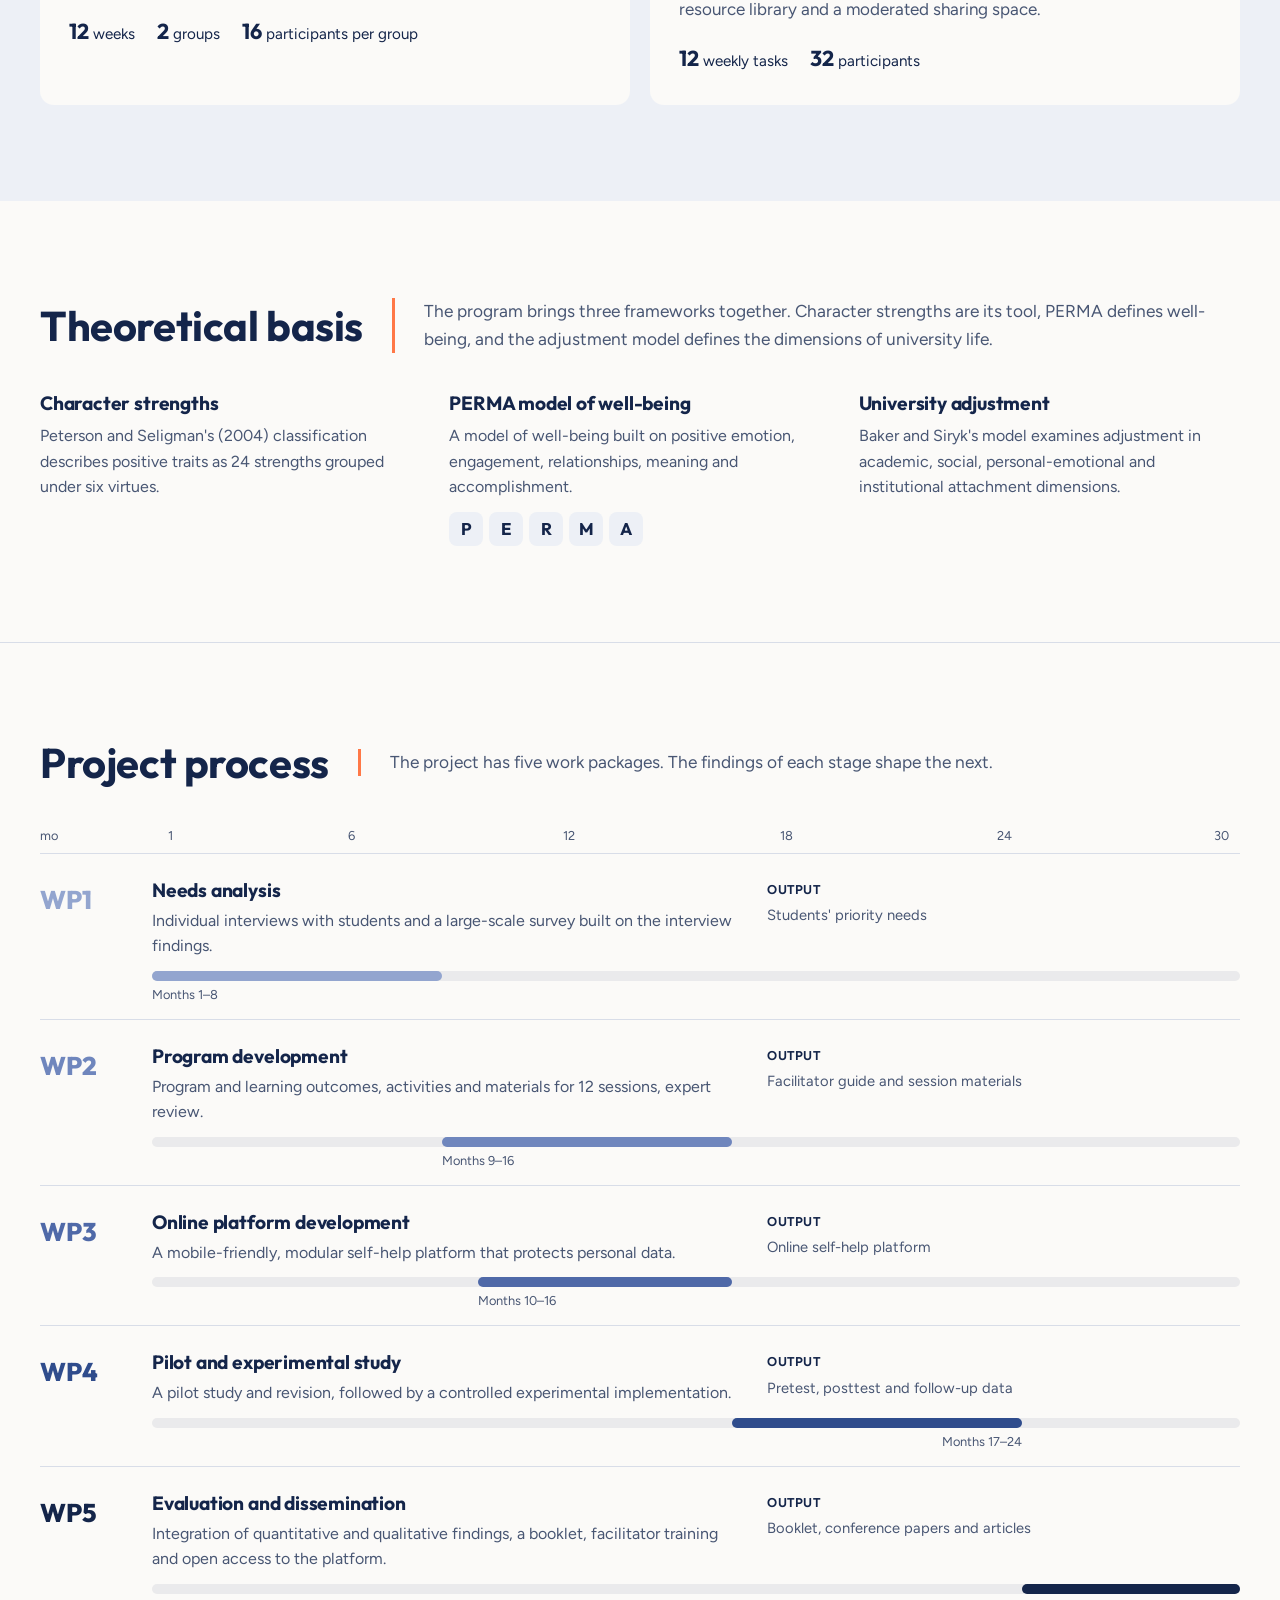
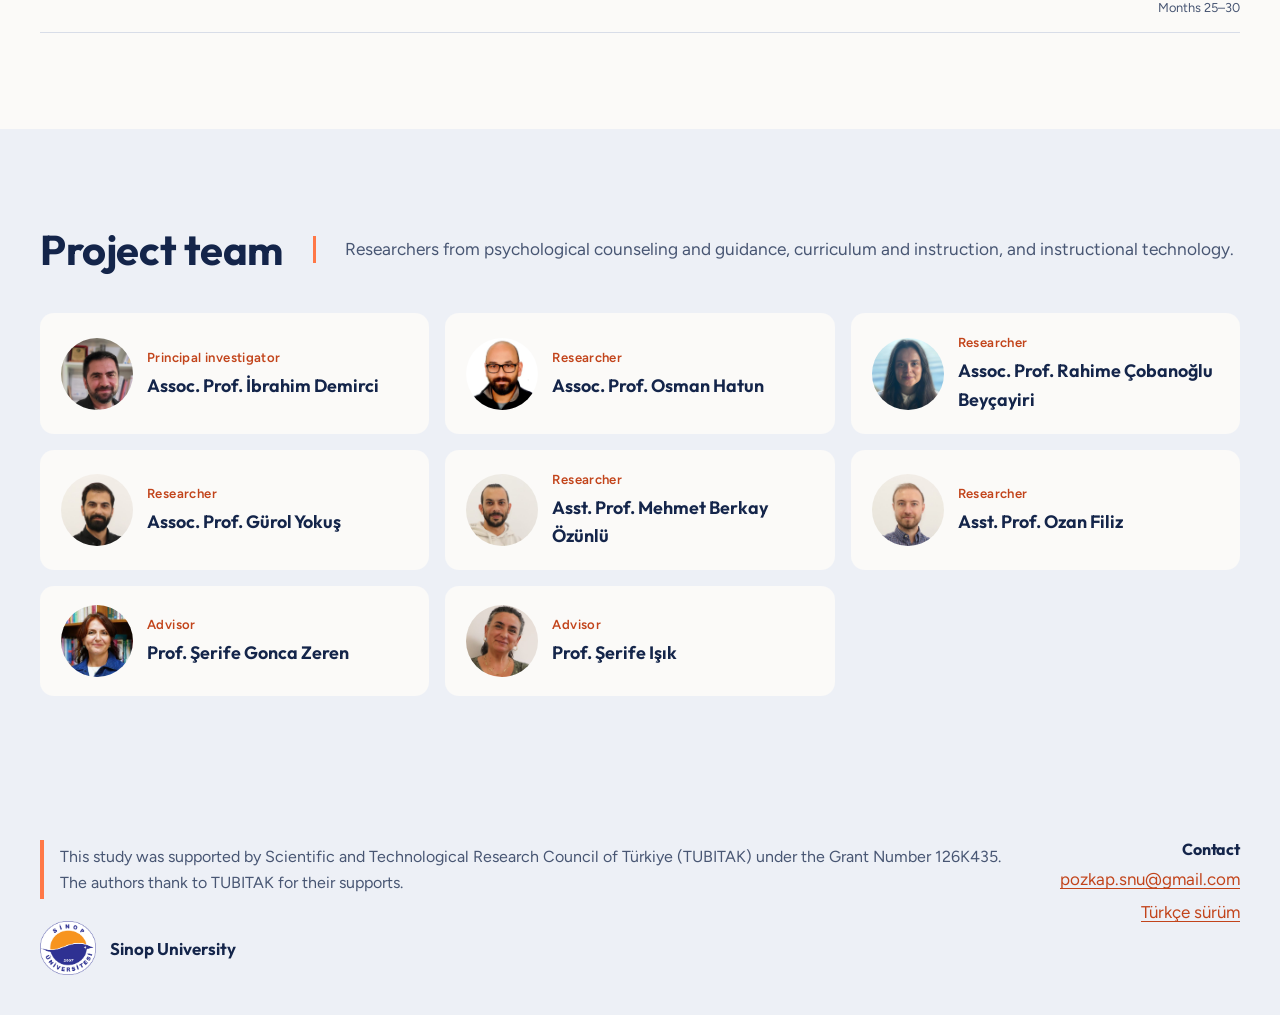
==== commit 7a44a731: "Duyurular kutusu ilk haber kartıyla aynı hizada - Duyurular başlığı kutunun dışına alındı - Haber ka" ====
--- a/en/index.html
+++ b/en/index.html
@@ -11,7 +11,7 @@
 <link rel="preconnect" href="https://fonts.googleapis.com">
 <link rel="preconnect" href="https://fonts.gstatic.com" crossorigin>
 <link href="https://fonts.googleapis.com/css2?family=Outfit:wght@500;600;700;800&family=Figtree:wght@400;500;600&display=swap" rel="stylesheet">
-<link rel="stylesheet" href="../style.css?v=9">
+<link rel="stylesheet" href="../style.css?v=11">
 <meta name="theme-color" content="#fbfaf8" media="(prefers-color-scheme: light)">
 <meta name="theme-color" content="#0f1b33" media="(prefers-color-scheme: dark)">
 <meta property="og:type" content="website">
@@ -226,6 +226,6 @@
   </div>
 </footer>
 
-<script src="../site.js?v=9" defer></script>
+<script src="../site.js?v=11" defer></script>
 </body>
 </html>
--- a/style.css
+++ b/style.css
@@ -377,6 +377,7 @@
 .feed-title { font-family: var(--body); font-size: 0.85rem; font-weight: 700; letter-spacing: 0.08em; text-transform: uppercase; color: var(--ink-soft); margin: 0 0 14px; }
 .news-list { list-style: none; padding: 0; margin: 0; display: grid; grid-template-columns: repeat(2, minmax(0, 1fr)); gap: 18px; }
 @media (max-width: 620px) { .news-list { grid-template-columns: 1fr; } }
+.news-list > li { margin: 0; }
 .news-card { background: var(--paper); border: 1.5px solid var(--line); border-radius: var(--radius); overflow: hidden; display: flex; flex-direction: column; }
 .news-card img { width: 100%; aspect-ratio: 16 / 9; object-fit: cover; display: block; background: var(--panel); }
 .news-card.lead { grid-column: 1 / -1; }
@@ -386,8 +387,9 @@
 .news-card.lead h4 { font-size: 1.45rem; }
 .news-body p { margin: 0; color: var(--ink-soft); }
 .news-empty { grid-column: 1 / -1; border: 1.5px dashed var(--line); border-radius: var(--radius); padding: 26px 22px; color: var(--ink-soft); }
-.feed-notes { background: var(--panel); border-radius: var(--radius); padding: 22px 22px 8px; }
-.note-list { list-style: none; padding: 0; margin: 0; }
+/* Başlık kutunun dışında: duyuru kutusu ilk haber kartıyla aynı hizada başlar */
+.feed-notes { background: transparent; padding: 0; }
+.note-list { list-style: none; margin: 0; background: var(--panel); border-radius: var(--radius); padding: 22px 22px 6px; }
 .note-list li { padding: 0 0 2px 16px; margin-bottom: 18px; border-left: 3px solid var(--coral); }
 .note-list strong { display: block; font-family: var(--display); font-size: 1.05rem; line-height: 1.3; margin: 2px 0 4px; color: var(--ink); }
 .note-list p { margin: 0; color: var(--ink-soft); font-size: 0.95rem; }
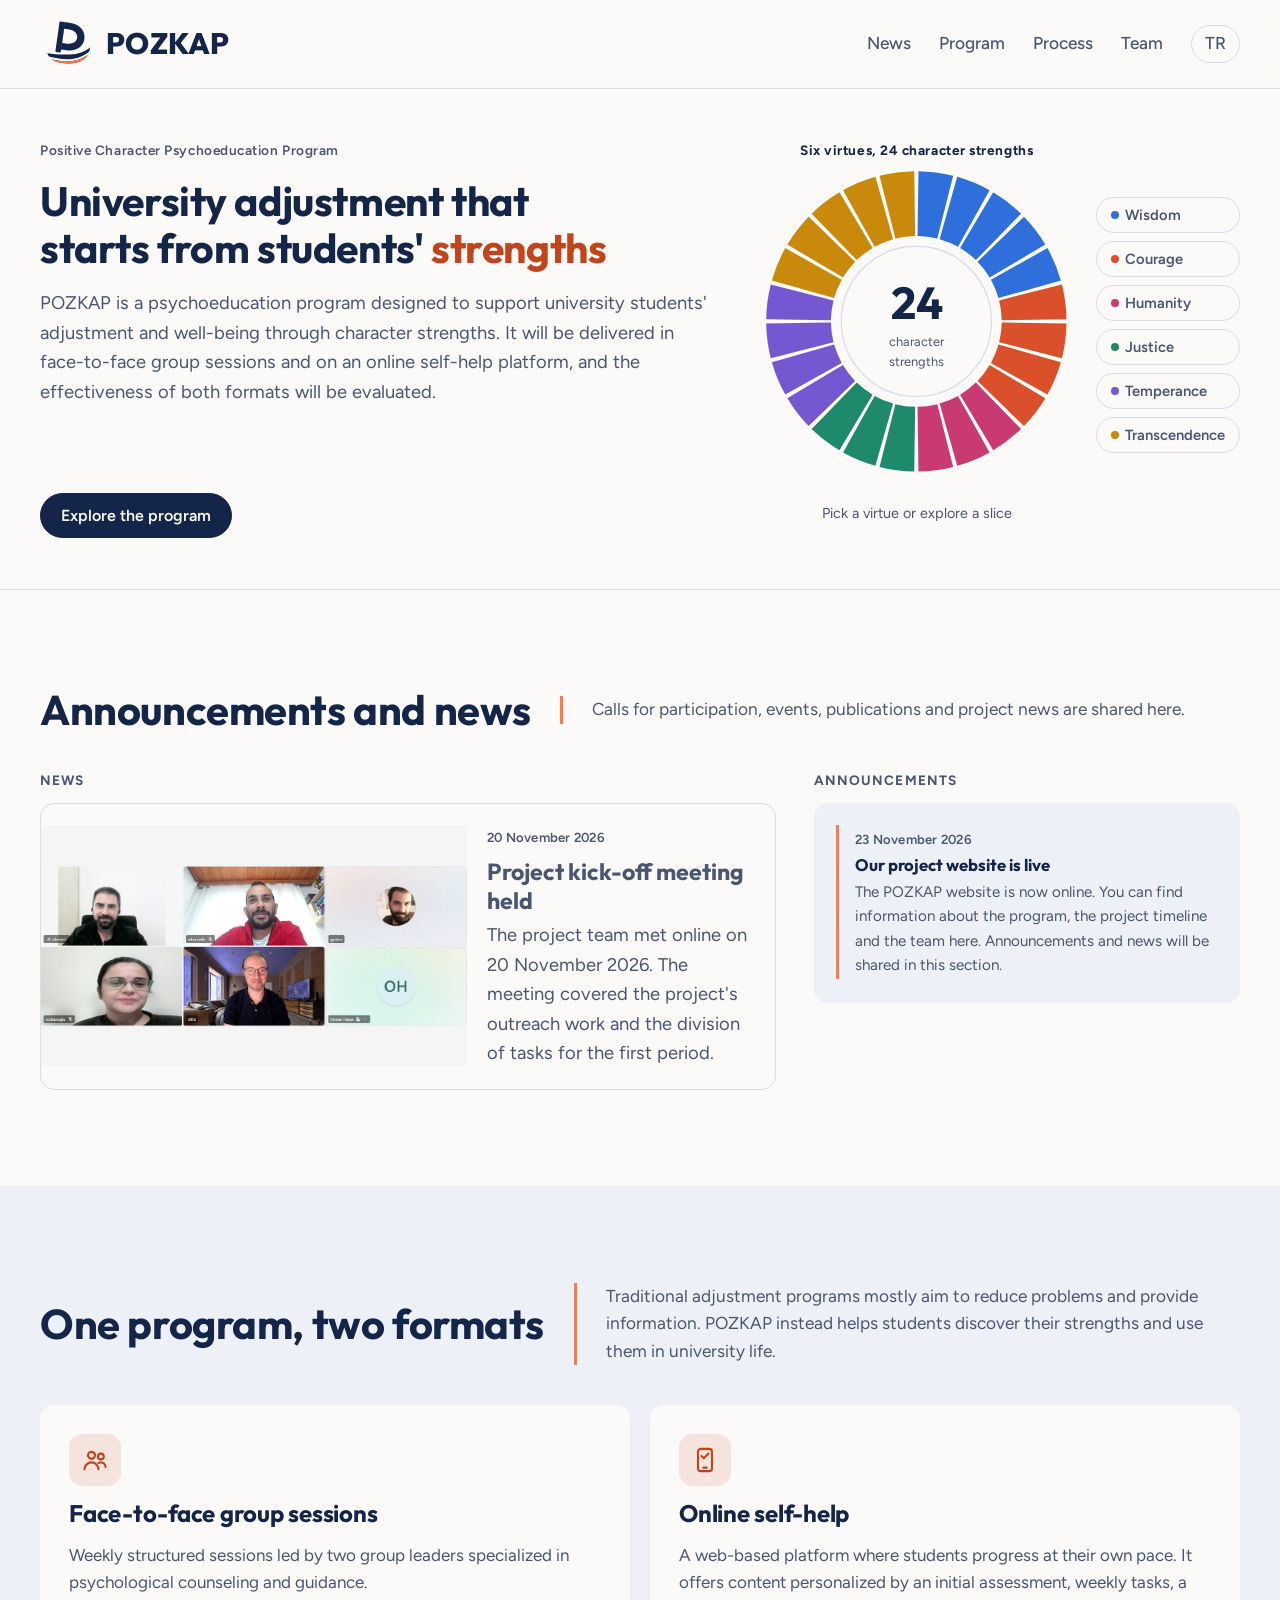
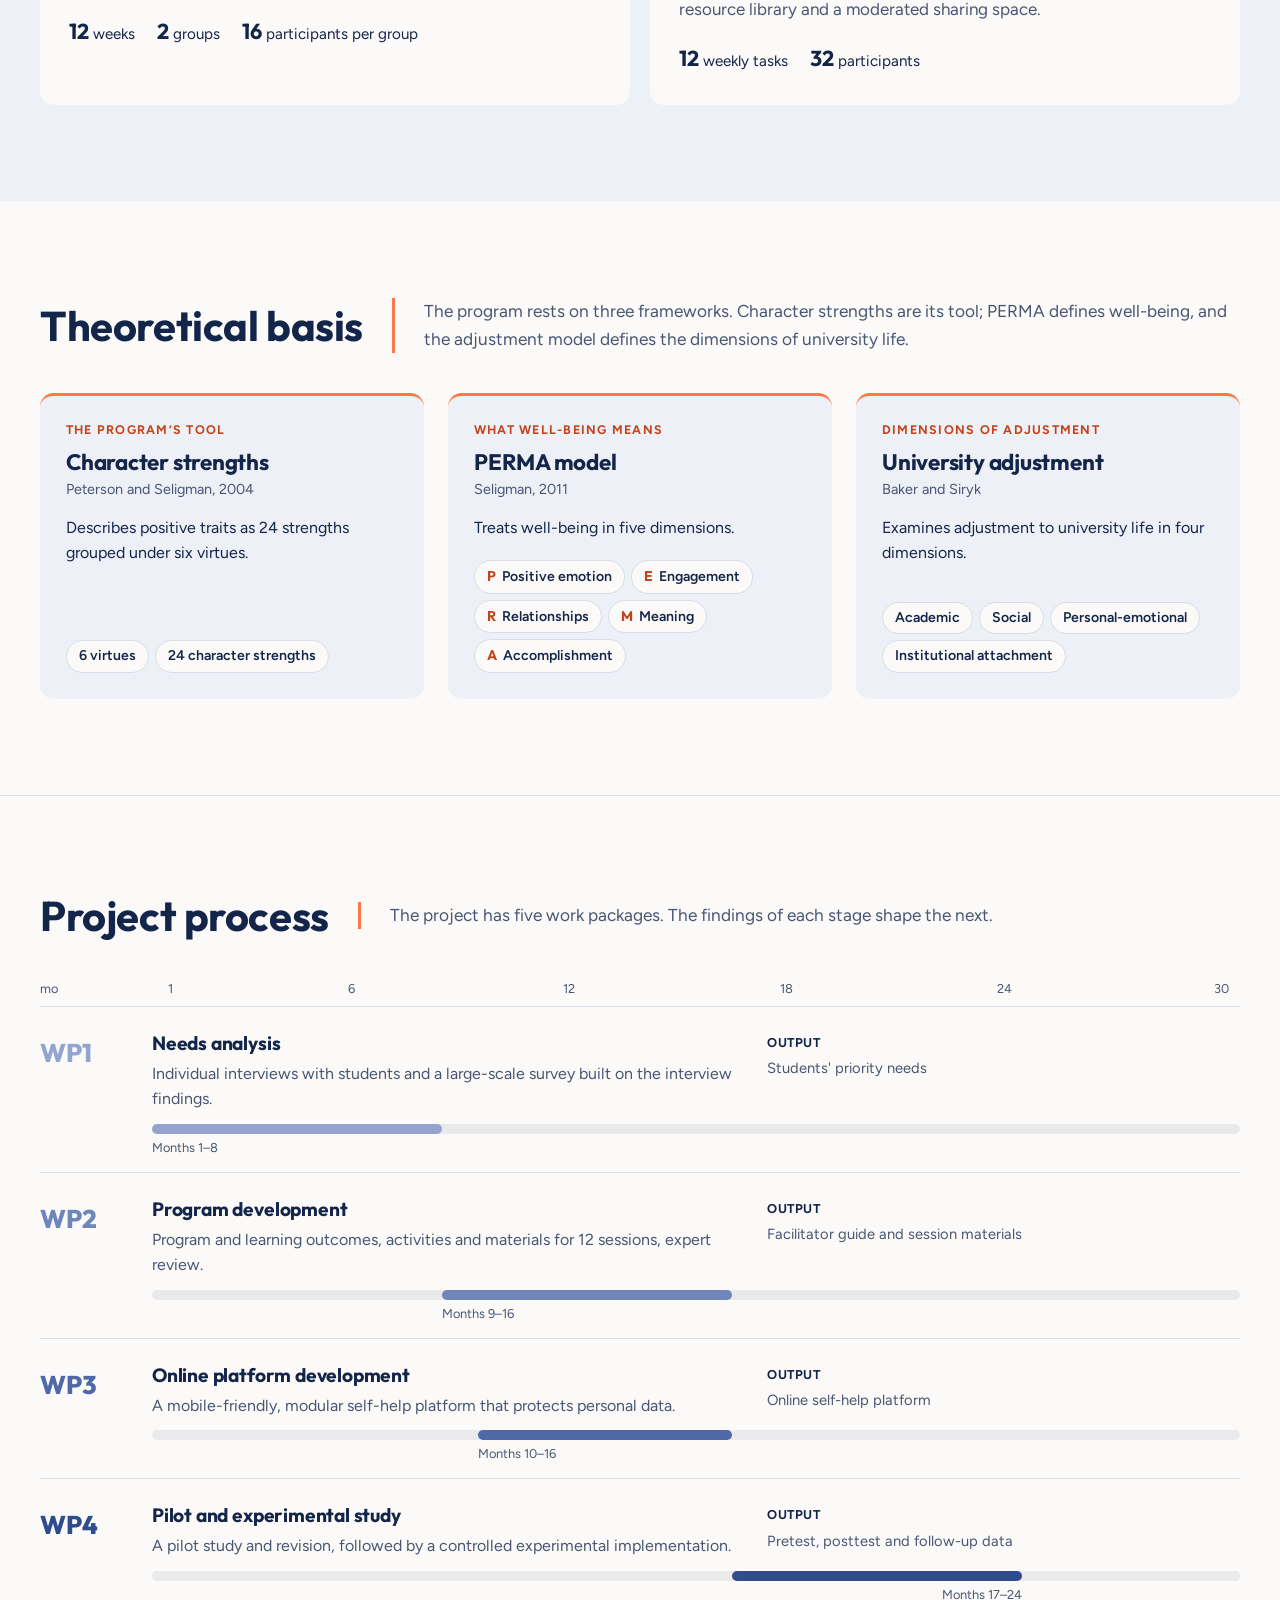
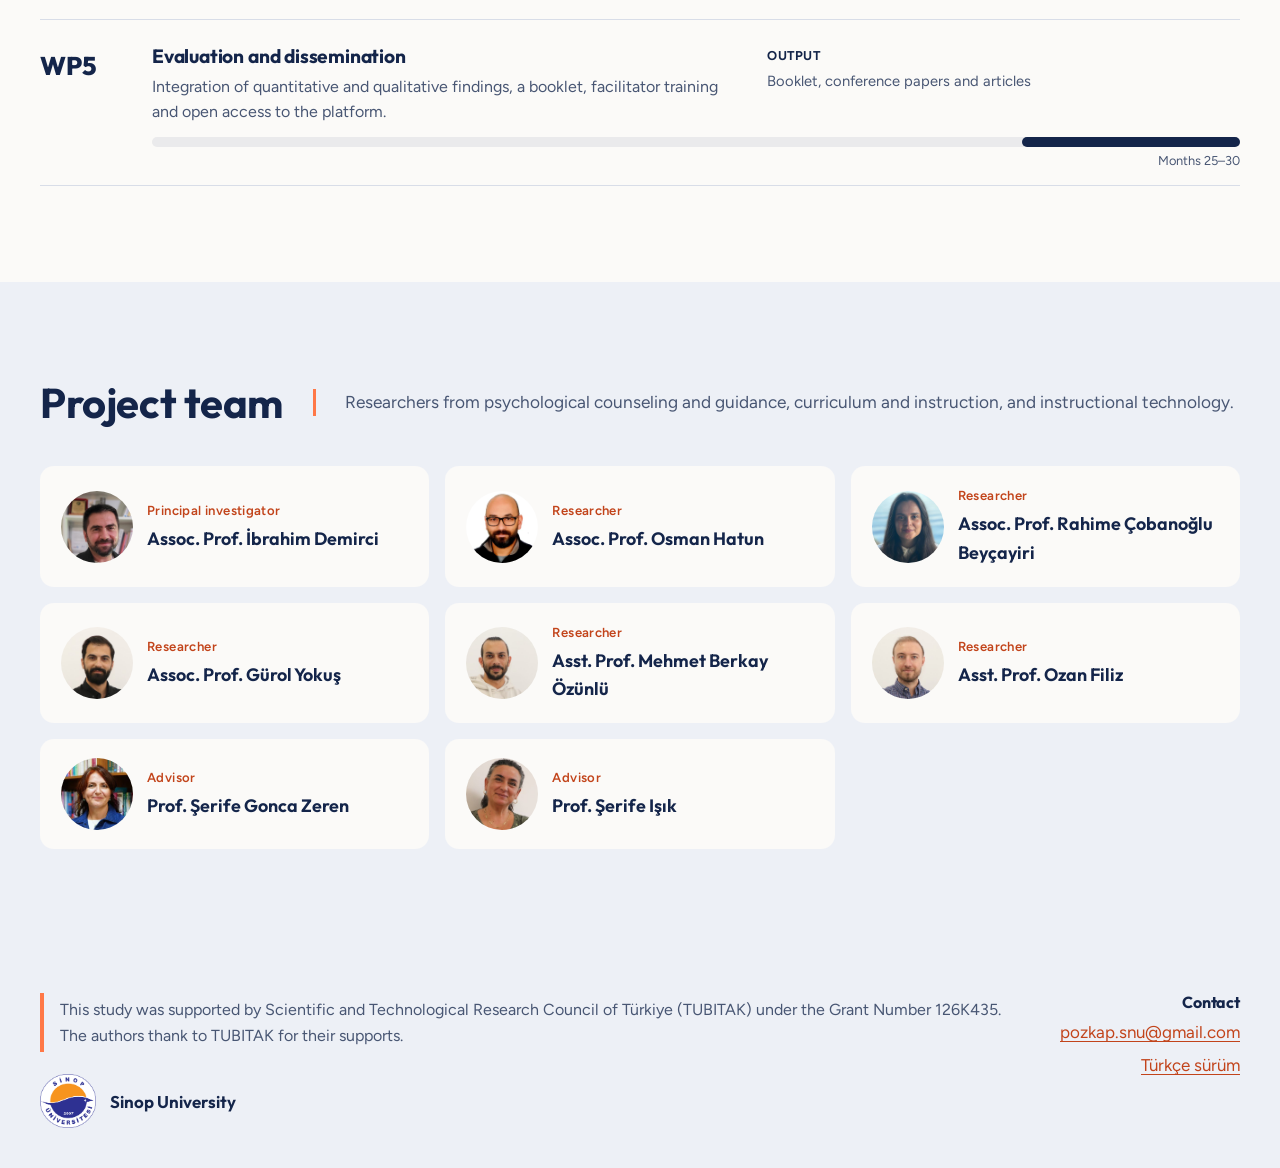
==== commit a61ae958: "Kuramsal temel bloğu: üç eş kart Co-Authored-By: Claude Opus 5.5 <noreply@anthropic.com>" ====
--- a/en/index.html
+++ b/en/index.html
@@ -11,7 +11,7 @@
 <link rel="preconnect" href="https://fonts.googleapis.com">
 <link rel="preconnect" href="https://fonts.gstatic.com" crossorigin>
 <link href="https://fonts.googleapis.com/css2?family=Outfit:wght@500;600;700;800&family=Figtree:wght@400;500;600&display=swap" rel="stylesheet">
-<link rel="stylesheet" href="../style.css?v=11">
+<link rel="stylesheet" href="../style.css?v=15">
 <meta name="theme-color" content="#fbfaf8" media="(prefers-color-scheme: light)">
 <meta name="theme-color" content="#0f1b33" media="(prefers-color-scheme: dark)">
 <meta property="og:type" content="website">
@@ -134,22 +134,30 @@
     <div class="wrap">
       <div class="section-head reveal">
         <h2>Theoretical basis</h2>
-        <p>The program brings three frameworks together. Character strengths are its tool, PERMA defines well-being, and the adjustment model defines the dimensions of university life.</p>
+        <p>The program rests on three frameworks. Character strengths are its tool; PERMA defines well-being, and the adjustment model defines the dimensions of university life.</p>
       </div>
       <div class="basis reveal">
-        <div>
+        <article class="basis-card">
+          <p class="basis-role">The program’s tool</p>
           <h3>Character strengths</h3>
-          <p>Peterson and Seligman's (2004) classification describes positive traits as 24 strengths grouped under six virtues.</p>
-        </div>
-        <div>
-          <h3>PERMA model of well-being</h3>
-          <p>A model of well-being built on positive emotion, engagement, relationships, meaning and accomplishment.</p>
-          <div class="perma" aria-hidden="true"><span>P</span><span>E</span><span>R</span><span>M</span><span>A</span></div>
-        </div>
-        <div>
+          <p class="basis-src">Peterson and Seligman, 2004</p>
+          <p class="basis-text">Describes positive traits as 24 strengths grouped under six virtues.</p>
+          <ul class="basis-dims"><li>6 virtues</li><li>24 character strengths</li></ul>
+        </article>
+        <article class="basis-card">
+          <p class="basis-role">What well-being means</p>
+          <h3>PERMA model</h3>
+          <p class="basis-src">Seligman, 2011</p>
+          <p class="basis-text">Treats well-being in five dimensions.</p>
+          <ul class="basis-dims"><li><b>P</b> Positive emotion</li><li><b>E</b> Engagement</li><li><b>R</b> Relationships</li><li><b>M</b> Meaning</li><li><b>A</b> Accomplishment</li></ul>
+        </article>
+        <article class="basis-card">
+          <p class="basis-role">Dimensions of adjustment</p>
           <h3>University adjustment</h3>
-          <p>Baker and Siryk's model examines adjustment in academic, social, personal-emotional and institutional attachment dimensions.</p>
-        </div>
+          <p class="basis-src">Baker and Siryk</p>
+          <p class="basis-text">Examines adjustment to university life in four dimensions.</p>
+          <ul class="basis-dims"><li>Academic</li><li>Social</li><li>Personal-emotional</li><li>Institutional attachment</li></ul>
+        </article>
       </div>
     </div>
   </section>
@@ -226,6 +234,7 @@
   </div>
 </footer>
 
-<script src="../site.js?v=11" defer></script>
+<a class="to-top" href="#" aria-label="Back to top" hidden><svg viewBox="0 0 24 24" aria-hidden="true"><path d="M12 19V5M5 12l7-7 7 7" fill="none" stroke="currentColor" stroke-width="2.4" stroke-linecap="round" stroke-linejoin="round"/></svg></a>
+<script src="../site.js?v=14" defer></script>
 </body>
 </html>
--- a/style.css
+++ b/style.css
@@ -228,17 +228,17 @@
 .facts li { font-size: 0.95rem; }
 .facts b { font-family: var(--display); font-size: 1.35rem; margin-right: 4px; }
 
-/* Kuramsal temel */
-.basis { display: grid; grid-template-columns: repeat(3, minmax(0, 1fr)); gap: 28px; }
-@media (max-width: 820px) { .basis { grid-template-columns: 1fr; } }
-.basis h3 { font-size: 1.2rem; margin-bottom: 8px; }
-.basis p { margin: 0; color: var(--ink-soft); font-size: 1rem; }
-.perma { display: flex; gap: 6px; margin-top: 12px; }
-.perma span {
-  font-family: var(--display); font-weight: 700; width: 34px; height: 34px;
-  border-radius: 8px; display: grid; place-items: center;
-  background: var(--panel); color: var(--ink);
-}
+/* Kuramsal temel: üç eş kart; rol, başlık, kaynak, tek cümle, boyutlar (boyutlar kartın dibinde hizalı) */
+.basis { display: grid; grid-template-columns: repeat(3, minmax(0, 1fr)); gap: 24px; }
+@media (max-width: 900px) { .basis { grid-template-columns: 1fr; } }
+.basis-card { background: var(--panel); border-top: 3px solid var(--coral); border-radius: var(--radius); padding: 24px 26px 26px; display: flex; flex-direction: column; }
+.basis-role { margin: 0 0 10px; font-size: 0.78rem; font-weight: 700; letter-spacing: 0.1em; text-transform: uppercase; color: var(--accent); }
+.basis h3 { font-size: 1.4rem; margin: 0 0 2px; }
+.basis .basis-src { margin: 0 0 14px; font-size: 0.9rem; color: var(--ink-soft); }
+.basis .basis-text { margin: 0 0 20px; color: var(--ink); font-size: 1rem; }
+.basis-dims { list-style: none; padding: 0; margin: auto 0 0; display: flex; flex-wrap: wrap; gap: 6px; }
+.basis-dims li { margin: 0; background: var(--paper); border: 1.5px solid var(--line); border-radius: 999px; padding: 4px 12px; font-size: 0.88rem; font-weight: 600; color: var(--ink); }
+.basis-dims b { font-family: var(--display); color: var(--accent); margin-right: 3px; }
 
 /* Süreç: iş paketleri sıralıdır, numara gerçek sırayı gösterir */
 .steps { list-style: none; margin: 0; padding: 0; counter-reset: wp; }
@@ -397,3 +397,17 @@
 .feed time { font-size: 0.82rem; font-weight: 600; color: var(--ink-soft); letter-spacing: .02em; }
 .feed .more { display: inline-block; margin-top: 8px; font-weight: 600; font-size: 0.92rem; }
 .feed .more::after { content: " \2192"; }
+
+/* Başa dön düğmesi */
+.to-top {
+  position: fixed; right: clamp(16px, 3vw, 32px); bottom: clamp(16px, 3vw, 32px); z-index: 6;
+  width: 52px; height: 52px; border-radius: 50%; display: grid; place-items: center;
+  background: var(--ink); color: var(--paper); box-shadow: 0 6px 20px rgb(20 37 74 / .25);
+  opacity: 0; transform: translateY(12px); pointer-events: none;
+  transition: opacity .25s ease, transform .25s ease, background-color .2s ease;
+}
+.to-top.show { opacity: 1; transform: none; pointer-events: auto; }
+.to-top:hover { background: var(--accent); }
+.to-top:focus-visible { outline: 3px solid var(--coral); outline-offset: 3px; }
+.to-top svg { width: 22px; height: 22px; }
+@media (prefers-reduced-motion: reduce) { .to-top { transition: none; } }
